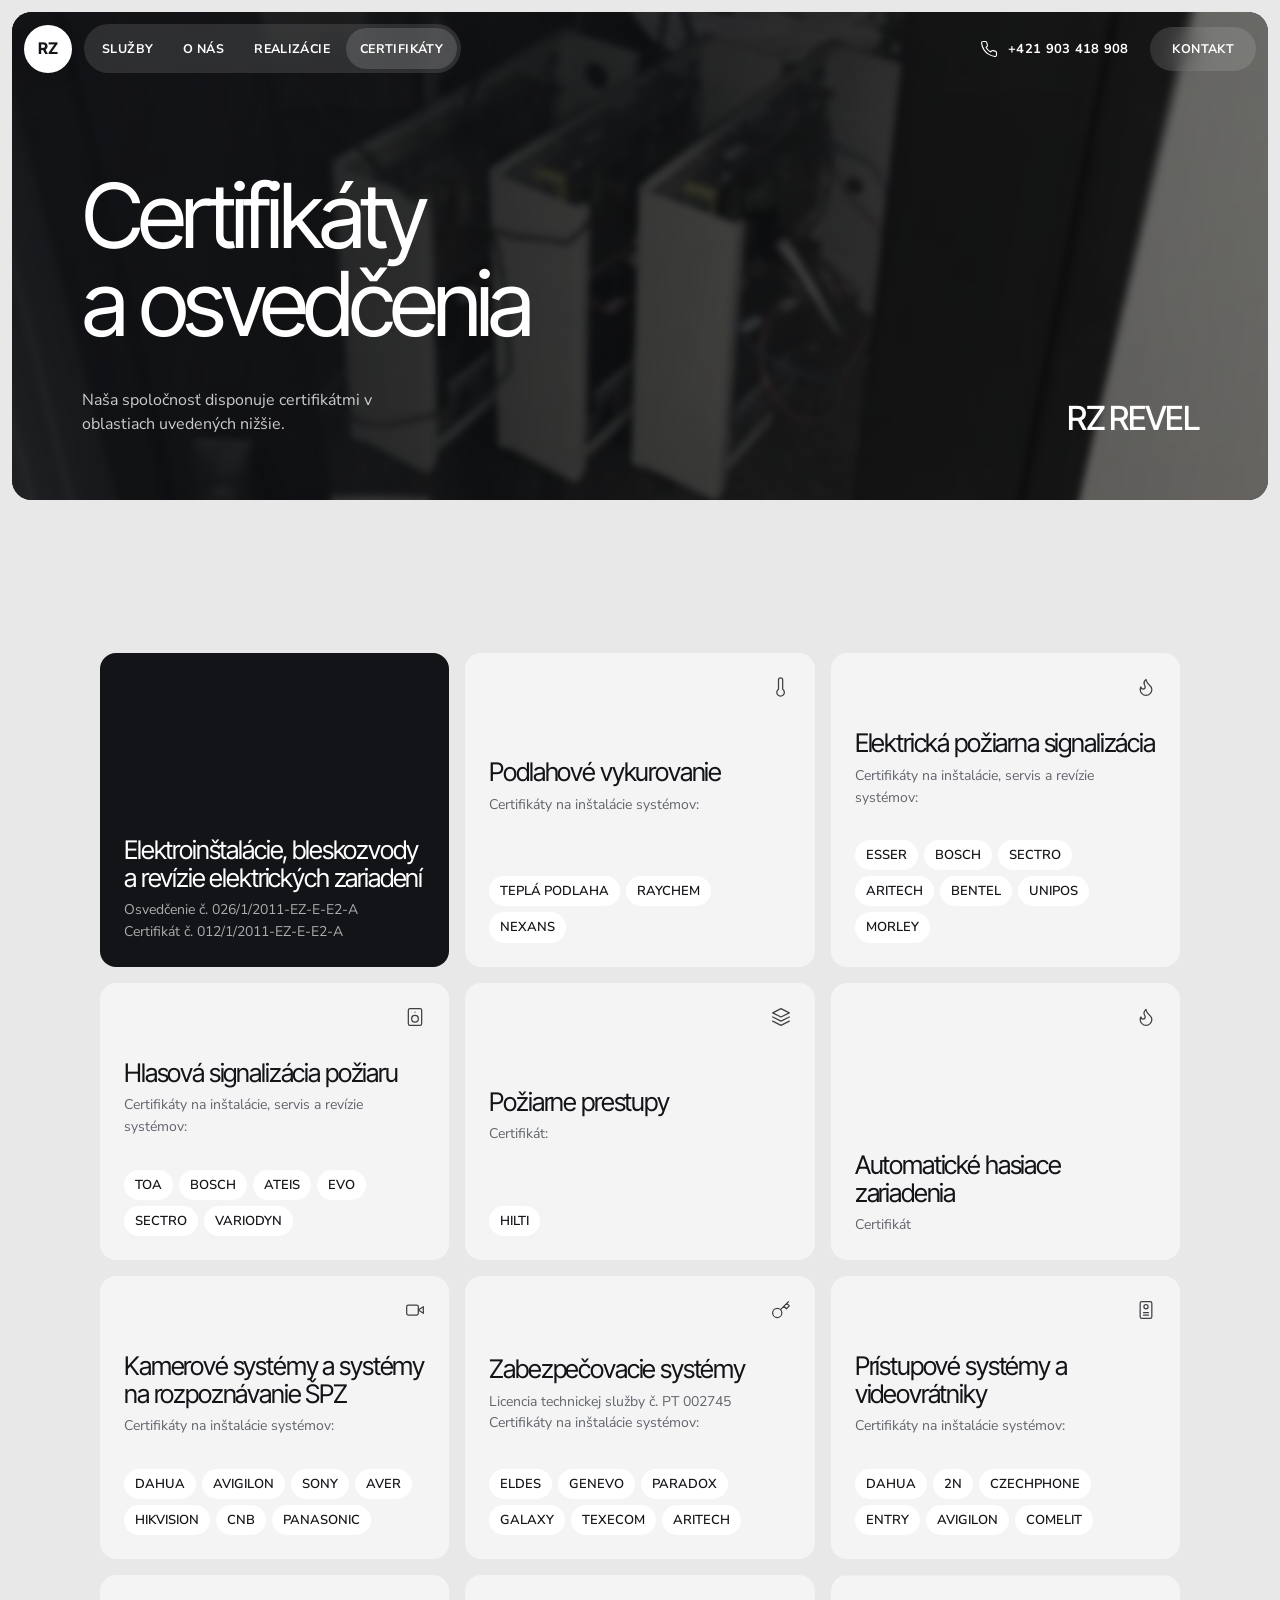
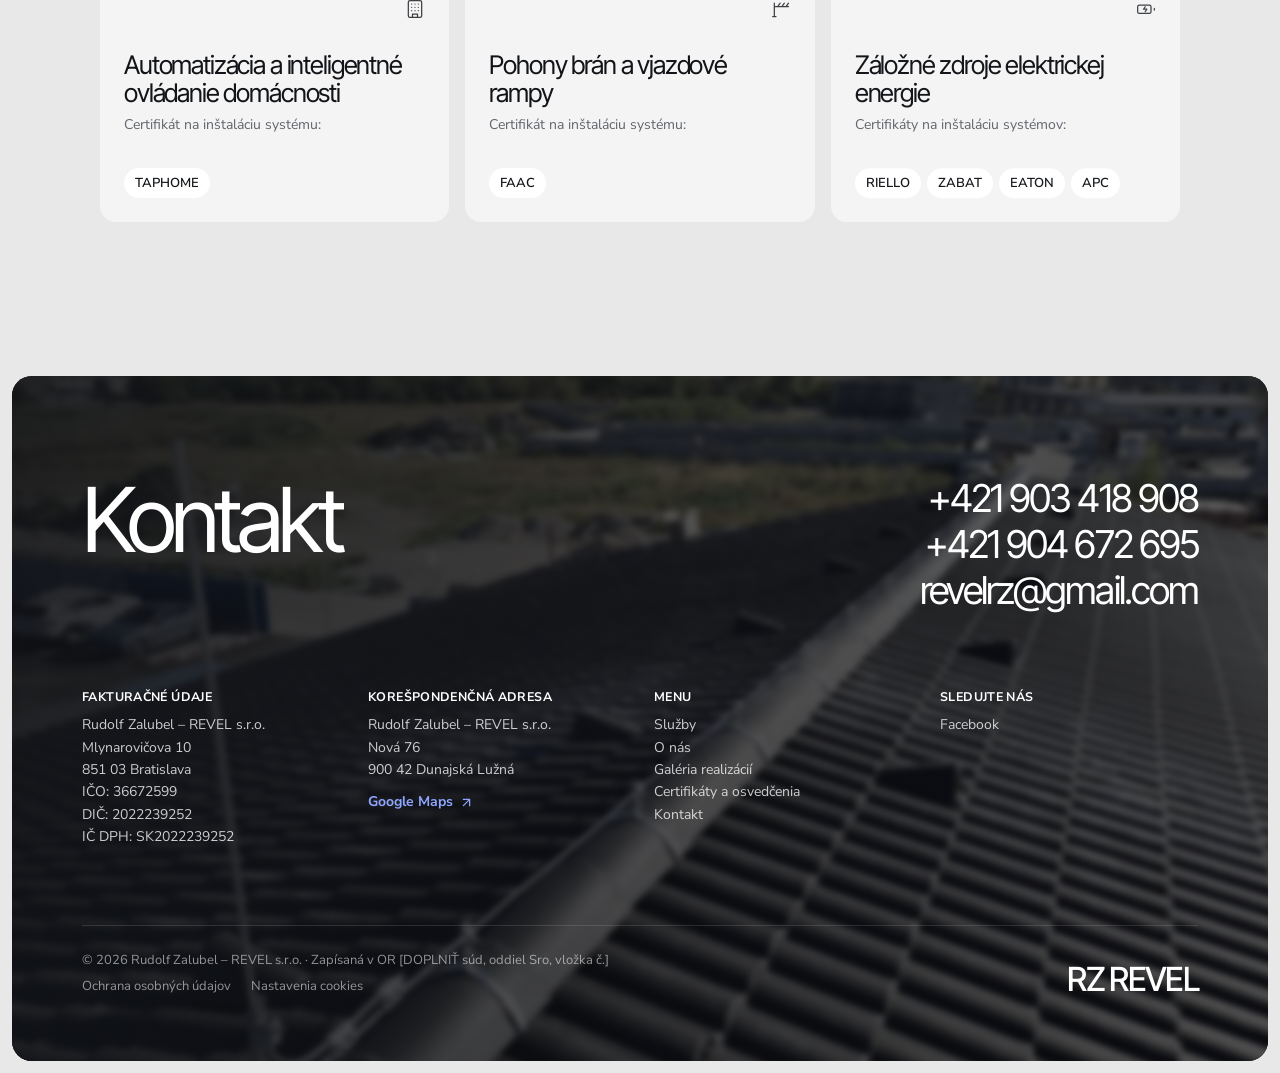
==== certifikaty.html @ ecfad1ac "Prvý draft webu RZ REVEL (v3)" ====
<!doctype html>
<html lang="sk">
<head>
  <meta charset="utf-8">
  <meta name="viewport" content="width=device-width, initial-scale=1">
  <title>Certifikáty a osvedčenia – RZ REVEL</title>
  <meta name="description" content="Certifikáty a osvedčenia spoločnosti Rudolf Zalubel – REVEL s.r.o. na elektroinštalácie, bleskozvody, revízie a inštaláciu systémov.">
  <link rel="icon" href="img/favicon.svg" type="image/svg+xml">
  <link rel="preload" href="fonts/inter-tight-latin.woff2" as="font" type="font/woff2" crossorigin>
  <link rel="stylesheet" href="css/style.css">
</head>
<body>

<!-- Ikony (SVG sprite) – vo WP pôjde do header.php -->
<svg width="0" height="0" style="position:absolute" aria-hidden="true">
  <symbol id="i-arrow" viewBox="0 0 24 24"><path d="M7 17 17 7M7 7h10v10"/></symbol>
  <symbol id="i-phone" viewBox="0 0 24 24"><path d="M22 16.92v3a2 2 0 0 1-2.18 2 19.79 19.79 0 0 1-8.63-3.07 19.5 19.5 0 0 1-6-6 19.79 19.79 0 0 1-3.07-8.67A2 2 0 0 1 4.11 2h3a2 2 0 0 1 2 1.72c.13.96.36 1.9.7 2.81a2 2 0 0 1-.45 2.11L8.09 9.91a16 16 0 0 0 6 6l1.27-1.27a2 2 0 0 1 2.11-.45c.91.34 1.85.57 2.81.7A2 2 0 0 1 22 16.92z"/></symbol>
  <symbol id="i-close" viewBox="0 0 24 24"><path d="M18 6 6 18M6 6l12 12"/></symbol>
  <symbol id="i-calendar" viewBox="0 0 24 24"><rect x="3" y="4" width="18" height="18" rx="2"/><path d="M16 2v4M8 2v4M3 10h18"/></symbol>
  <symbol id="i-building" viewBox="0 0 24 24"><rect x="4" y="2" width="16" height="20" rx="2"/><path d="M9 22v-4h6v4M8 6h.01M12 6h.01M16 6h.01M8 10h.01M12 10h.01M16 10h.01M8 14h.01M12 14h.01M16 14h.01"/></symbol>
  <symbol id="i-layers" viewBox="0 0 24 24"><path d="m12 2 10 5-10 5L2 7l10-5z"/><path d="m2 17 10 5 10-5M2 12l10 5 10-5"/></symbol>
  <symbol id="i-award" viewBox="0 0 24 24"><circle cx="12" cy="8" r="6"/><path d="M15.48 12.89 17 22l-5-3-5 3 1.52-9.11"/></symbol>
  <symbol id="i-zap" viewBox="0 0 24 24"><path d="M13 2 3 14h9l-1 8 10-12h-9l1-8z"/></symbol>
  <symbol id="i-thermo" viewBox="0 0 24 24"><path d="M14 14.76V3.5a2.5 2.5 0 0 0-5 0v11.26a4.5 4.5 0 1 0 5 0z"/></symbol>
  <symbol id="i-flame" viewBox="0 0 24 24"><path d="M8.5 14.5A2.5 2.5 0 0 0 11 12c0-1.38-.5-2-1-3-1.07-2.14-.22-4.05 2-6 .5 2.5 2 4.9 4 6.5 2 1.6 3 3.5 3 5.5a7 7 0 1 1-14 0c0-1.15.43-2.29 1-3a2.5 2.5 0 0 0 2.5 2.5z"/></symbol>
  <symbol id="i-video" viewBox="0 0 24 24"><rect x="2" y="6" width="14" height="12" rx="2"/><path d="m22 8-6 4 6 4V8z"/></symbol>
  <symbol id="i-speaker" viewBox="0 0 24 24"><rect x="4" y="2" width="16" height="20" rx="2"/><circle cx="12" cy="14" r="4"/><path d="M12 6h.01"/></symbol>
  <symbol id="i-storm" viewBox="0 0 24 24"><path d="M6 16.33A7 7 0 1 1 15.71 8h1.79a4.5 4.5 0 0 1 .5 8.97"/><path d="m13 12-3 5h4l-3 5"/></symbol>
  <symbol id="i-battery" viewBox="0 0 24 24"><rect x="2" y="7" width="16" height="10" rx="2"/><path d="M22 11v2M11 9l-2 3h4l-2 3"/></symbol>
  <symbol id="i-bulb" viewBox="0 0 24 24"><path d="M15 14c.2-1 .7-1.7 1.5-2.5 1-.9 1.5-2.2 1.5-3.5A6 6 0 0 0 6 8c0 1 .2 2.2 1.5 3.5.7.7 1.3 1.5 1.5 2.5M9 18h6M10 22h4"/></symbol>
  <symbol id="i-intercom" viewBox="0 0 24 24"><rect x="5" y="2" width="14" height="20" rx="2"/><circle cx="12" cy="8" r="2.5"/><path d="M9 15h6M9 18h6"/></symbol>
  <symbol id="i-key" viewBox="0 0 24 24"><circle cx="7.5" cy="15.5" r="5.5"/><path d="m21 2-9.6 9.6M15.5 7.5l3 3L22 7l-3-3"/></symbol>
  <symbol id="i-users" viewBox="0 0 24 24"><path d="M16 21v-2a4 4 0 0 0-4-4H6a4 4 0 0 0-4 4v2"/><circle cx="9" cy="7" r="4"/><path d="M22 21v-2a4 4 0 0 0-3-3.87M16 3.13a4 4 0 0 1 0 7.75"/></symbol>
  <symbol id="i-gate" viewBox="0 0 24 24"><path d="M4 21V5M4 9h17M8 9l3-4M13 9l3-4M18 9l3-4M2 21h4"/></symbol>
</svg>

<a class="skip-link" href="#obsah">Preskočiť na obsah</a>

<!-- ================= HLAVIČKA ================= -->
<header class="header">
  <a class="logo" href="index.html" aria-label="RZ REVEL – úvod">RZ</a>
  <nav class="nav" aria-label="Hlavná navigácia">
    <ul>
      <li><a href="index.html#sluzby">Služby</a></li>
      <li><a href="index.html#o-nas">O nás</a></li>
      <li><a href="realizacie.html">Realizácie</a></li>
      <li><a href="certifikaty.html" aria-current="page">Certifikáty</a></li>
    </ul>
  </nav>
  <div class="header-right">
    <a class="header-phone" href="tel:+421903418908" aria-label="Zavolať +421 903 418 908"><svg class="icon"><use href="#i-phone"/></svg><span>+421 903 418 908</span></a>
    <a class="pill pill--glass" href="kontakt.html">Kontakt</a>
    <button class="icon-btn menu-toggle" type="button" aria-expanded="false" aria-controls="mobile-menu" aria-label="Otvoriť menu"><span></span></button>
  </div>
</header>

<div class="mobile-menu" id="mobile-menu">
  <nav aria-label="Mobilná navigácia">
    <a class="mobile-link" href="index.html#sluzby">Služby</a>
    <a class="mobile-link" href="index.html#o-nas">O nás</a>
    <a class="mobile-link" href="realizacie.html">Realizácie</a>
    <a class="mobile-link" href="certifikaty.html">Certifikáty</a>
    <a class="mobile-link" href="kontakt.html">Kontakt</a>
  </nav>
  <div class="mobile-menu-contact">
    <a href="tel:+421903418908">+421 903 418 908</a>
    <a href="tel:+421904672695">+421 904 672 695</a>
    <a href="mailto:revelrz@gmail.com">revelrz@gmail.com</a>
  </div>
</div>

<main id="obsah">
  <div class="inset">
    <section class="dark-card page-hero" data-dark-top>
      <div class="bg"><img src="img/realizacie/senec-3.jpg" alt=""></div>
      <div class="hero-inner">
        <h1>
          <span class="line"><span>Certifikáty</span></span>
          <span class="line"><span>a osvedčenia</span></span>
        </h1>
        <div class="hero-bottom">
          <p class="hero-text" data-intro>Naša spoločnosť disponuje certifikátmi v oblastiach uvedených nižšie.</p>
          <span class="wordmark-sm" data-intro>RZ REVEL</span>
        </div>
      </div>
    </section>
  </div>

  <section class="section section--flush">
    <div class="wrap">
      <div class="cert-grid" data-reveal-group>
        <div class="card cert cert--feature">
          <div class="card-top"><span></span><svg class="icon"><use href="#i-zap"/></svg></div>
          <div>
            <h3>Elektroinštalácie, bleskozvody a revízie elektrických zariadení</h3>
            <p class="cert-note">Osvedčenie č. 026/1/2011-EZ-E-E2-A<br>Certifikát č. 012/1/2011-EZ-E-E2-A</p>
          </div>
        </div>
        <div class="card cert">
          <div class="card-top"><span></span><svg class="icon"><use href="#i-thermo"/></svg></div>
          <div>
            <h3>Podlahové vykurovanie</h3>
            <p class="cert-note">Certifikáty na inštalácie systémov:</p>
          </div>
          <div class="brands"><span class="chip">TEPLÁ PODLAHA</span><span class="chip">RAYCHEM</span><span class="chip">NEXANS</span></div>
        </div>
        <div class="card cert">
          <div class="card-top"><span></span><svg class="icon"><use href="#i-flame"/></svg></div>
          <div>
            <h3>Elektrická požiarna signalizácia</h3>
            <p class="cert-note">Certifikáty na inštalácie, servis a revízie systémov:</p>
          </div>
          <div class="brands"><span class="chip">ESSER</span><span class="chip">BOSCH</span><span class="chip">SECTRO</span><span class="chip">ARITECH</span><span class="chip">BENTEL</span><span class="chip">UNIPOS</span><span class="chip">MORLEY</span></div>
        </div>
        <div class="card cert">
          <div class="card-top"><span></span><svg class="icon"><use href="#i-speaker"/></svg></div>
          <div>
            <h3>Hlasová signalizácia požiaru</h3>
            <p class="cert-note">Certifikáty na inštalácie, servis a revízie systémov:</p>
          </div>
          <div class="brands"><span class="chip">TOA</span><span class="chip">BOSCH</span><span class="chip">ATEIS</span><span class="chip">EVO</span><span class="chip">SECTRO</span><span class="chip">VARIODYN</span></div>
        </div>
        <div class="card cert">
          <div class="card-top"><span></span><svg class="icon"><use href="#i-layers"/></svg></div>
          <div>
            <h3>Požiarne prestupy</h3>
            <p class="cert-note">Certifikát:</p>
          </div>
          <div class="brands"><span class="chip">HILTI</span></div>
        </div>
        <div class="card cert">
          <div class="card-top"><span></span><svg class="icon"><use href="#i-flame"/></svg></div>
          <div>
            <h3>Automatické hasiace zariadenia</h3>
            <p class="cert-note">Certifikát</p>
          </div>
        </div>
        <div class="card cert">
          <div class="card-top"><span></span><svg class="icon"><use href="#i-video"/></svg></div>
          <div>
            <h3>Kamerové systémy a systémy na rozpoznávanie ŠPZ</h3>
            <p class="cert-note">Certifikáty na inštalácie systémov:</p>
          </div>
          <div class="brands"><span class="chip">DAHUA</span><span class="chip">AVIGILON</span><span class="chip">SONY</span><span class="chip">AVER</span><span class="chip">HIKVISION</span><span class="chip">CNB</span><span class="chip">PANASONIC</span></div>
        </div>
        <div class="card cert">
          <div class="card-top"><span></span><svg class="icon"><use href="#i-key"/></svg></div>
          <div>
            <h3>Zabezpečovacie systémy</h3>
            <p class="cert-note">Licencia technickej služby č. PT 002745<br>Certifikáty na inštalácie systémov:</p>
          </div>
          <div class="brands"><span class="chip">ELDES</span><span class="chip">GENEVO</span><span class="chip">PARADOX</span><span class="chip">GALAXY</span><span class="chip">TEXECOM</span><span class="chip">ARITECH</span></div>
        </div>
        <div class="card cert">
          <div class="card-top"><span></span><svg class="icon"><use href="#i-intercom"/></svg></div>
          <div>
            <h3>Prístupové systémy a videovrátniky</h3>
            <p class="cert-note">Certifikáty na inštalácie systémov:</p>
          </div>
          <div class="brands"><span class="chip">DAHUA</span><span class="chip">2N</span><span class="chip">CZECHPHONE</span><span class="chip">ENTRY</span><span class="chip">AVIGILON</span><span class="chip">COMELIT</span></div>
        </div>
        <div class="card cert">
          <div class="card-top"><span></span><svg class="icon"><use href="#i-building"/></svg></div>
          <div>
            <h3>Automatizácia a inteligentné ovládanie domácnosti</h3>
            <p class="cert-note">Certifikát na inštaláciu systému:</p>
          </div>
          <div class="brands"><span class="chip">TAPHOME</span></div>
        </div>
        <div class="card cert">
          <div class="card-top"><span></span><svg class="icon"><use href="#i-gate"/></svg></div>
          <div>
            <h3>Pohony brán a vjazdové rampy</h3>
            <p class="cert-note">Certifikát na inštaláciu systému:</p>
          </div>
          <div class="brands"><span class="chip">FAAC</span></div>
        </div>
        <div class="card cert">
          <div class="card-top"><span></span><svg class="icon"><use href="#i-battery"/></svg></div>
          <div>
            <h3>Záložné zdroje elektrickej energie</h3>
            <p class="cert-note">Certifikáty na inštaláciu systémov:</p>
          </div>
          <div class="brands"><span class="chip">RIELLO</span><span class="chip">ZABAT</span><span class="chip">EATON</span><span class="chip">APC</span></div>
        </div>
      </div>
    </div>
  </section>

</main>

<!-- ================= PÄTIČKA ================= -->
<div class="footer-wrap">
  <footer class="dark-card footer">
    <div class="bg"><img src="img/realizacie/rovinka-2.jpg" alt="" loading="lazy"></div>
    <div class="hero-inner">
      <div class="footer-top">
        <h2 class="h2">Kontakt</h2>
        <div class="footer-contacts">
          <a href="tel:+421903418908">+421 903 418 908</a>
          <a href="tel:+421904672695">+421 904 672 695</a>
          <a href="mailto:revelrz@gmail.com">revelrz@gmail.com</a>
        </div>
      </div>
      <div class="footer-cols">
        <div>
          <h3>Fakturačné údaje</h3>
          <address>Rudolf Zalubel – REVEL s.r.o.<br>Mlynarovičova 10<br>851 03 Bratislava<br>IČO: 36672599<br>DIČ: 2022239252<br>IČ DPH: SK2022239252</address>
        </div>
        <div>
          <h3>Korešpondenčná adresa</h3>
          <address>Rudolf Zalubel – REVEL s.r.o.<br>Nová 76<br>900 42 Dunajská Lužná</address>
          <a class="text-link" href="https://goo.gl/maps/A7nd3nvtccNRuYF98" target="_blank" rel="noopener">Google Maps<svg class="icon"><use href="#i-arrow"/></svg></a>
        </div>
        <div>
          <h3>Menu</h3>
          <ul>
            <li><a href="index.html#sluzby">Služby</a></li>
            <li><a href="index.html#o-nas">O nás</a></li>
            <li><a href="realizacie.html">Galéria realizácií</a></li>
            <li><a href="certifikaty.html">Certifikáty a osvedčenia</a></li>
            <li><a href="kontakt.html">Kontakt</a></li>
          </ul>
        </div>
        <div>
          <h3>Sledujte nás</h3>
          <a href="https://www.facebook.com/RZREVEL/" target="_blank" rel="noopener">Facebook</a>
        </div>
      </div>
      <div class="footer-bottom">
        <div>
          <span>© <span data-year>2026</span> Rudolf Zalubel – REVEL s.r.o. · Zapísaná v OR [DOPLNIŤ súd, oddiel Sro, vložka č.]</span>
          <nav aria-label="Právne informácie">
            <a href="ochrana-osobnych-udajov.html">Ochrana osobných údajov</a>
            <button type="button" data-cookie-settings>Nastavenia cookies</button>
          </nav>
        </div>
        <span class="wordmark-sm">RZ REVEL</span>
      </div>
    </div>
  </footer>
</div>

<script src="js/gsap.min.js" defer></script>
<script src="js/ScrollTrigger.min.js" defer></script>
<script src="js/main.js" defer></script>
</body>
</html>
---- css/style.css ----
/* ==========================================================================
   RZ REVEL – v3 (štýl podľa referencie MPSystem)
   Pravidlá:
   - svetlosivé pozadie, karty o odtieň svetlejšie, zaoblenie 14–18px
   - tmavé "hero" karty s fotkou a tmavým prekrytím (úvod, podstránky, pätička)
   - nadpisy: Inter Tight 400, veľmi tesné, veta (nie verzálky)
   - nad nadpisom NIKDY malý štítok
   - malé verzálky len v kartách (štatistiky) a v navigácii
   - jeden akcent: modrá
   ========================================================================== */

@font-face {
  font-family: "Inter Tight"; font-style: normal; font-display: swap; font-weight: 100 900;
  src: url("../fonts/inter-tight-latin-ext.woff2") format("woff2-variations");
  unicode-range: U+0100-02BA, U+02BD-02C5, U+02C7-02CC, U+02CE-02D7, U+02DD-02FF, U+0304, U+0308, U+0329, U+1D00-1DBF, U+1E00-1E9F, U+1EF2-1EFF, U+2020, U+20A0-20AB, U+20AD-20C0, U+2113, U+2C60-2C7F, U+A720-A7FF;
}
@font-face {
  font-family: "Inter Tight"; font-style: normal; font-display: swap; font-weight: 100 900;
  src: url("../fonts/inter-tight-latin.woff2") format("woff2-variations");
  unicode-range: U+0000-00FF, U+0131, U+0152-0153, U+02BB-02BC, U+02C6, U+02DA, U+02DC, U+0304, U+0308, U+0329, U+2000-206F, U+20AC, U+2122, U+2191, U+2193, U+2212, U+2215, U+FEFF, U+FFFD;
}
@font-face {
  font-family: "Nunito Sans"; font-style: normal; font-display: swap; font-weight: 200 1000;
  src: url("../fonts/nunito-sans-latin-ext.woff2") format("woff2-variations");
  unicode-range: U+0100-02BA, U+02BD-02C5, U+02C7-02CC, U+02CE-02D7, U+02DD-02FF, U+0304, U+0308, U+0329, U+1D00-1DBF, U+1E00-1E9F, U+1EF2-1EFF, U+2020, U+20A0-20AB, U+20AD-20C0, U+2113, U+2C60-2C7F, U+A720-A7FF;
}
@font-face {
  font-family: "Nunito Sans"; font-style: normal; font-display: swap; font-weight: 200 1000;
  src: url("../fonts/nunito-sans-latin.woff2") format("woff2-variations");
  unicode-range: U+0000-00FF, U+0131, U+0152-0153, U+02BB-02BC, U+02C6, U+02DA, U+02DC, U+0304, U+0308, U+0329, U+2000-206F, U+20AC, U+2122, U+2191, U+2193, U+2212, U+2215, U+FEFF, U+FFFD;
}

:root {
  --bg: #e8e8e9;
  --card: #f4f4f5;
  --card-glass: rgba(244, 244, 245, 0.72);
  --ink: #121418;
  --muted: #61656c;
  --line: rgba(18, 20, 24, 0.1);
  --dark: #111317;
  --on-dark: rgba(255, 255, 255, 0.78);
  --glass: rgba(255, 255, 255, 0.12);
  --glass-strong: rgba(18, 20, 24, 0.86);
  --blue: #2350ff;
  --blue-dark: #183ccc;

  --r-sm: 12px;
  --r: 16px;
  --r-lg: 20px;
  --inset: 12px;
  --wrap: 1080px;
  --gutter: 16px;
  --section: clamp(96px, 12vw, 160px);

  --display: "Inter Tight", system-ui, sans-serif;
  --body: "Nunito Sans", system-ui, -apple-system, "Segoe UI", Roboto, sans-serif;
}

*, *::before, *::after { box-sizing: border-box; }
html { -webkit-text-size-adjust: 100%; scroll-behavior: smooth; scroll-padding-top: 100px; }
body { overflow-x: clip; margin: 0; font-family: var(--body); font-size: 16px; line-height: 1.55; color: var(--ink); background: var(--bg); -webkit-font-smoothing: antialiased; }
img { max-width: 100%; display: block; }
a { color: inherit; text-decoration: none; }
button, input, textarea, select { font: inherit; color: inherit; }
h1, h2, h3 { margin: 0; font-family: var(--display); font-weight: 400; letter-spacing: -0.055em; line-height: 0.98; }
p { margin: 0; }
ul, ol { margin: 0; padding: 0; list-style: none; }
address { font-style: normal; }
:focus-visible { outline: 2px solid var(--blue); outline-offset: 3px; border-radius: 6px; }
.skip-link { position: absolute; left: 16px; top: -60px; z-index: 100; background: #fff; padding: 10px 16px; border-radius: 999px; }
.skip-link:focus { top: 16px; }
.icon { width: 20px; height: 20px; flex: none; stroke: currentColor; fill: none; stroke-width: 1.5; stroke-linecap: round; stroke-linejoin: round; }

.wrap { width: 100%; max-width: calc(var(--wrap) + var(--gutter) * 2); margin: 0 auto; padding: 0 var(--gutter); }
.section { padding-top: var(--section); }
.h2 { font-size: clamp(44px, 6.2vw, 84px); }
.h3 { font-size: clamp(28px, 3vw, 40px); }
.muted { color: var(--muted); }
.caps { font-size: 12.5px; font-weight: 600; letter-spacing: 0.02em; text-transform: uppercase; }

/* Nadpis sekcie + text vpravo */
.head { display: grid; gap: 24px 64px; margin-bottom: clamp(32px, 4vw, 48px); align-items: end; }
.head p { color: var(--muted); max-width: 40ch; font-size: 17px; }
@media (min-width: 900px) { .head { grid-template-columns: 1.4fr 1fr; } .head p { justify-self: end; } }

/* Riadky nadpisov pre animáciu (maska) */
.line { display: block; overflow: hidden; padding-bottom: 0.08em; margin-bottom: -0.08em; }
.line > span { display: block; }

/* Tlačidlá – pilulky */
.pill {
  display: inline-flex; align-items: center; gap: 10px; height: 44px; padding: 0 22px;
  border-radius: 999px; font-size: 12.5px; font-weight: 700; letter-spacing: 0.03em; text-transform: uppercase;
  white-space: nowrap; cursor: pointer; border: 0; transition: background .25s, color .25s;
}
.pill .icon { width: 16px; height: 16px; stroke-width: 2; transition: transform .25s; }
.pill:hover .icon { transform: translate(2px, -2px); }
.pill--glass { background: var(--glass); color: #fff; backdrop-filter: blur(14px); -webkit-backdrop-filter: blur(14px); }
.pill--glass:hover { background: rgba(255, 255, 255, 0.22); }
.pill--dark { background: var(--ink); color: #fff; }
.pill--dark:hover { background: var(--blue); }
.pill--blue { background: var(--blue); color: #fff; }
.pill--blue:hover { background: var(--blue-dark); }
.pill--light { background: #fff; color: var(--ink); }
.pill--light:hover { background: var(--card); }

/* Karta */
.card { background: var(--card); border-radius: var(--r); padding: 24px; }
.card-top { display: flex; justify-content: space-between; align-items: flex-start; gap: 12px; color: var(--ink); }
.card-top .icon { color: var(--ink); opacity: .8; }

/* ==========================================================================
   Hlavička (pevná, nad tmavými kartami)
   ========================================================================== */
.header {
  position: fixed; z-index: 50; top: calc(var(--inset) + 12px); left: calc(var(--inset) + 12px); right: calc(var(--inset) + 12px);
  display: flex; align-items: center; gap: 12px; pointer-events: none;
}
.header > * { pointer-events: auto; }
.logo {
  width: 48px; height: 48px; border-radius: 50%; background: #fff; color: var(--ink);
  display: grid; place-items: center; font-family: var(--display); font-weight: 700; font-size: 16px; letter-spacing: -0.03em;
  box-shadow: 0 4px 16px rgba(0, 0, 0, .12); flex: none;
}
.nav { display: none; }
.nav ul { display: flex; gap: 2px; padding: 4px; border-radius: 999px; background: var(--glass); backdrop-filter: blur(14px); -webkit-backdrop-filter: blur(14px); transition: background .3s; }
.nav a { display: block; padding: 11px 14px; border-radius: 999px; color: #fff; font-size: 12.5px; font-weight: 700; letter-spacing: 0.03em; text-transform: uppercase; transition: background .2s; }
.nav a:hover, .nav a[aria-current="page"] { background: rgba(255, 255, 255, 0.14); }
.header-right { margin-left: auto; display: flex; align-items: center; gap: 8px; }
.header-phone {
  display: inline-flex; align-items: center; gap: 10px; height: 44px; padding: 0 14px; border-radius: 999px; color: #fff;
  font-size: 13px; font-weight: 700; letter-spacing: 0.02em; white-space: nowrap; transition: background .25s;
}
.header-phone:hover { background: var(--glass); }
.header-phone .icon { width: 18px; height: 18px; }
.header.is-solid .header-phone { background: var(--glass-strong); }
@media (max-width: 559px) { .header-phone { width: 44px; padding: 0; justify-content: center; } .header-phone span { display: none; } }
.icon-btn {
  width: 44px; height: 44px; border-radius: 50%; display: grid; place-items: center; color: #fff;
  background: transparent; border: 0; cursor: pointer; transition: background .25s;
}
.icon-btn:hover { background: var(--glass); }
.header .pill--glass { display: none; }
.menu-toggle { background: var(--glass); backdrop-filter: blur(14px); -webkit-backdrop-filter: blur(14px); }
.menu-toggle span, .menu-toggle span::before, .menu-toggle span::after { display: block; width: 18px; height: 2px; background: #fff; border-radius: 2px; position: relative; transition: transform .25s, background .25s; }
.menu-toggle span::before, .menu-toggle span::after { content: ""; position: absolute; left: 0; }
.menu-toggle span::before { top: -6px; }
.menu-toggle span::after { top: 6px; }
.menu-open .menu-toggle span { background: transparent; }
.menu-open .menu-toggle span::before { transform: translateY(6px) rotate(45deg); }
.menu-open .menu-toggle span::after { transform: translateY(-6px) rotate(-45deg); }

/* Po odscrollovaní z tmavej karty – tmavé sklo, aby bolo menu čitateľné */
.header.is-solid .nav ul, .header.is-solid .pill--glass, .header.is-solid .menu-toggle, .header.is-solid .icon-btn { background: var(--glass-strong); }

.mobile-menu {
  position: fixed; inset: var(--inset); z-index: 45; border-radius: var(--r-lg); background: var(--dark); color: #fff;
  padding: 100px 24px 28px; display: flex; flex-direction: column; justify-content: space-between;
  opacity: 0; visibility: hidden; transition: opacity .25s, visibility .25s;
}
.menu-open .mobile-menu { opacity: 1; visibility: visible; }
.mobile-menu a.mobile-link { display: block; font-family: var(--display); font-size: 40px; letter-spacing: -0.05em; line-height: 1.1; padding: 8px 0; }
.mobile-menu-contact { display: grid; gap: 4px; color: var(--on-dark); font-size: 18px; }
body.menu-open { overflow: hidden; }

@media (min-width: 1000px) {
  .nav, .header .pill--glass { display: block; }
  .header .pill--glass { display: inline-flex; }
  .menu-toggle, .mobile-menu { display: none; }
}

/* ==========================================================================
   Tmavá karta s fotkou (hero, podstránky, pätička)
   ========================================================================== */
.inset { padding: var(--inset) var(--inset) 0; }
.dark-card { position: relative; overflow: hidden; border-radius: var(--r-lg); background: var(--dark); color: #fff; isolation: isolate; }
.dark-card .bg { position: absolute; inset: 0; z-index: -2; overflow: hidden; }
.dark-card .bg img { width: 100%; height: 100%; object-fit: cover; filter: saturate(.55) brightness(.55) blur(3px); transform: scale(1.08); }
.dark-card::after {
  content: ""; position: absolute; inset: 0; z-index: -1;
  background: linear-gradient(100deg, rgba(17, 19, 23, .82) 0%, rgba(17, 19, 23, .45) 55%, rgba(17, 19, 23, .25) 100%);
}

.hero { min-height: min(calc(100svh - var(--inset)), 780px); display: flex; flex-direction: column; justify-content: flex-end; }
/* Úvod – svetlejšia fotka, prekrytie do tmavomodrej */
.hero .bg img { filter: saturate(.75) brightness(.78) blur(3px); }
.hero::after { background: linear-gradient(100deg, rgba(10, 24, 64, .74) 0%, rgba(14, 36, 96, .4) 55%, rgba(20, 50, 130, .18) 100%); }
.hero-inner { display: grid; gap: 40px; padding: 140px clamp(20px, 6vw, 70px) clamp(36px, 5vw, 64px); }
.hero h1 { font-size: clamp(44px, 6.6vw, 92px); letter-spacing: -0.06em; line-height: 0.96; max-width: 11.5em; }
.hero-bottom { display: flex; flex-wrap: wrap; align-items: flex-end; justify-content: space-between; gap: 24px; }
.hero-text { color: var(--on-dark); max-width: 36ch; font-size: 16px; line-height: 1.5; }
.hero-lead { display: grid; gap: 28px; }
.hero-actions { display: flex; flex-wrap: wrap; gap: 10px; }
@media (max-width: 559px) { .hero-lead { width: 100%; } .hero-actions .pill { flex: 1 1 auto; justify-content: center; } }
.wordmark-sm { font-family: var(--display); font-size: clamp(28px, 2.6vw, 36px); font-weight: 500; letter-spacing: -0.05em; line-height: 1; }

.page-hero { min-height: 440px; display: flex; flex-direction: column; justify-content: flex-end; }
.page-hero .hero-inner { padding-top: 160px; }
.page-hero h1 { font-size: clamp(44px, 7vw, 96px); }
/* Karty hneď pod hero podstránky – na mobile bez veľkej medzery */
@media (max-width: 559px) { .section--flush { padding-top: var(--inset); } }

/* ==========================================================================
   Dôvera – štatistiky + mapa + zoznam
   ========================================================================== */
.reach { position: relative; }
.reach .h2 { margin-bottom: clamp(32px, 4vw, 40px); }
.stats { position: relative; z-index: 2; display: grid; gap: 12px; grid-template-columns: repeat(2, 1fr); }
@media (min-width: 900px) { .stats { grid-template-columns: repeat(4, 1fr); gap: 24px; } }
.stat { display: flex; flex-direction: column; justify-content: space-between; gap: 28px; min-height: 168px; padding: 22px 24px 18px; }
.stat .caps { color: var(--ink); opacity: .75; }
.stat-value { font-family: var(--display); font-size: clamp(54px, 7vw, 92px); letter-spacing: -0.065em; line-height: .9; }
.stat-value sup { color: var(--blue); font-size: .42em; vertical-align: top; position: relative; top: -.1em; margin-left: .06em; letter-spacing: 0; }

.map { position: relative; z-index: 1; width: min(100vw, 1440px); margin-left: calc(50% - min(50vw, 720px)); margin-top: clamp(-120px, -7vw, -24px); }
.map-svg { display: block; width: 100%; height: auto; -webkit-mask-image: linear-gradient(to bottom, transparent 0%, #000 30%, #000 62%, transparent 100%); mask-image: linear-gradient(to bottom, transparent 0%, #000 30%, #000 62%, transparent 100%); }
.map-sphere { fill: #dadadc; }
.map-land { fill: #c3c3c6; }
.map-hl { fill: var(--blue); }
.map-borders { fill: none; stroke: var(--bg); stroke-width: .9; }
.map-pin circle { fill: #fff; opacity: .45; }
.map-pin .map-pin-dot { opacity: 1; filter: drop-shadow(0 2px 4px rgba(0,0,0,.25)); }
.map-legend { position: absolute; right: max(var(--gutter), calc(min(50vw, 720px) - var(--wrap) / 2)); bottom: 27%; display: flex; gap: 16px; font-size: 12px; font-weight: 600; }
.map-legend span { display: inline-flex; align-items: center; gap: 6px; }
.map-legend i { width: 11px; height: 11px; border-radius: 50%; display: inline-block; }
.map-legend .dot-blue { background: var(--blue); }
.map-legend .dot-ring { border: 1.5px solid var(--ink); background: #fff; }

.reach-list {
  position: relative; z-index: 2; margin-top: clamp(-190px, -13vw, -40px); padding: clamp(24px, 3vw, 36px);
  background: var(--card-glass); backdrop-filter: blur(18px); -webkit-backdrop-filter: blur(18px);
}
.reach-list .h3 { margin-bottom: 24px; }
.columns { display: grid; gap: 10px 24px; grid-template-columns: repeat(2, 1fr); font-size: 17px; }
@media (min-width: 900px) { .columns { grid-template-columns: repeat(4, 1fr); } }
.columns li { line-height: 1.35; }
.columns .more { color: var(--muted); }
@media (max-width: 699px) { .map { margin-top: 0; } .reach-list { margin-top: -10%; } .map-legend { bottom: 18%; } }

/* ==========================================================================
   O nás
   ========================================================================== */
.about { display: grid; gap: 32px 64px; }
.about-text { display: grid; gap: 18px; font-size: clamp(19px, 1.8vw, 23px); line-height: 1.45; color: var(--ink); }
.about-text p:last-child { color: var(--muted); font-size: 17px; }
@media (min-width: 900px) { .about { grid-template-columns: 1fr 1.25fr; } }

/* ==========================================================================
   Služby
   ========================================================================== */
.services { display: grid; gap: 12px; grid-template-columns: 1fr; }
@media (min-width: 640px) { .services { grid-template-columns: repeat(2, 1fr); } }
@media (min-width: 1000px) { .services { grid-template-columns: repeat(3, 1fr); gap: 16px; } }
.service { display: flex; flex-direction: column; justify-content: space-between; gap: 40px; min-height: 220px; transition: background .3s, color .3s; }
.service .card-top { justify-content: flex-end; }
.service .icon { width: 26px; height: 26px; opacity: 1; transition: color .3s; }
.service h3 { font-size: clamp(24px, 2.2vw, 30px); letter-spacing: -0.045em; line-height: 1.05; }
.service p { margin-top: 10px; color: var(--muted); font-size: 14px; transition: color .3s; }
.service:hover { background: var(--ink); color: #fff; }
.service:hover .icon { color: #8ea6ff; }
.service:hover p { color: rgba(255,255,255,.6); }

/* ==========================================================================
   Realizácie
   ========================================================================== */
.projects { display: grid; gap: 12px; }
@media (min-width: 760px) { .projects { grid-template-columns: repeat(2, 1fr); gap: 16px; } }
.project { padding: 10px; display: flex; flex-direction: column; }
.project-img { border-radius: var(--r-sm); overflow: hidden; aspect-ratio: 16 / 10; background: var(--bg); }
.project-img img { width: 100%; height: 100%; object-fit: cover; transition: transform .7s cubic-bezier(.2,.7,.2,1); }
.project:hover .project-img img { transform: scale(1.05); }
.project-body { flex: 1; display: flex; justify-content: space-between; align-items: stretch; gap: 24px; padding: 20px 14px 12px; }
.project-body h3 { align-self: flex-start; }
.project-body .arrow-circle { align-self: flex-end; }
.project h3 { font-size: clamp(21px, 2vw, 26px); letter-spacing: -0.04em; line-height: 1.1; }
.arrow-circle { width: 44px; height: 44px; border-radius: 50%; background: #fff; display: grid; place-items: center; flex: none; transition: background .25s, color .25s; }
.arrow-circle .icon { width: 18px; height: 18px; stroke-width: 2; }
.project:hover .arrow-circle { background: var(--blue); color: #fff; }
.center { display: flex; justify-content: center; margin-top: 32px; }

/* Detail realizácie */
.case + .case { margin-top: clamp(72px, 9vw, 120px); }
.case .head { margin-bottom: 24px; }
.case h2 { font-size: clamp(30px, 3.6vw, 48px); letter-spacing: -0.05em; line-height: 1.02; }
.case-list { display: grid; gap: 10px; color: var(--muted); }
.case-list li { padding-left: 18px; position: relative; }
.case-list li::before { content: ""; position: absolute; left: 0; top: .6em; width: 7px; height: 7px; border-radius: 50%; background: var(--blue); }
.gallery { display: grid; gap: 12px; grid-template-columns: repeat(2, 1fr); }
@media (min-width: 760px) { .gallery { grid-template-columns: repeat(3, 1fr); gap: 16px; } .gallery--2 { grid-template-columns: repeat(2, 1fr); } }
.gallery button { padding: 0; border: 0; border-radius: var(--r-sm); overflow: hidden; cursor: zoom-in; aspect-ratio: 1; background: var(--card); }
.gallery--2 button { aspect-ratio: 4 / 3; }
.gallery img { width: 100%; height: 100%; object-fit: cover; transition: transform .6s; }
.gallery button:hover img { transform: scale(1.05); }
.lightbox { border: 0; padding: 0; background: transparent; max-width: min(92vw, 900px); max-height: 90vh; }
.lightbox::backdrop { background: rgba(17, 19, 23, .88); backdrop-filter: blur(6px); }
.lightbox img { max-height: 84vh; width: auto; margin: 0 auto; border-radius: var(--r); }
.lightbox-close { position: fixed; top: 20px; right: 20px; width: 48px; height: 48px; border-radius: 50%; border: 0; background: #fff; color: var(--ink); cursor: pointer; display: grid; place-items: center; }

/* ==========================================================================
   Certifikáty
   ========================================================================== */
.cert-band .hero-inner { padding-top: clamp(56px, 7vw, 88px); gap: 48px; }
.cert-band .h2 { max-width: 9em; }
.cert-band .columns { color: var(--on-dark); font-size: 16px; }
.cert-band .head p { color: var(--on-dark); }

.cert-grid { display: grid; gap: 12px; }
@media (min-width: 640px) { .cert-grid { grid-template-columns: repeat(2, 1fr); } }
@media (min-width: 1000px) { .cert-grid { grid-template-columns: repeat(3, 1fr); gap: 16px; } }
.cert { display: flex; flex-direction: column; justify-content: space-between; gap: 32px; min-height: 230px; }
.cert h3 { font-size: clamp(22px, 2vw, 27px); letter-spacing: -0.045em; line-height: 1.08; }
.cert .brands { display: flex; flex-wrap: wrap; gap: 6px; }
.chip { display: inline-block; padding: 5px 11px; border-radius: 999px; background: #fff; font-size: 13px; font-weight: 600; }
.cert-note { margin-top: 8px; color: var(--muted); font-size: 14px; }
.cert--feature { background: var(--ink); color: #fff; }
.cert--feature .cert-note { color: rgba(255,255,255,.65); }
.cert--feature .chip { background: rgba(255,255,255,.12); color: #fff; }

/* ==========================================================================
   Novinky
   ========================================================================== */
.news { display: grid; gap: 24px 64px; align-items: start; }
@media (min-width: 900px) { .news { grid-template-columns: 1fr 1.25fr; } }
.news-card h3 { font-size: clamp(24px, 2.4vw, 32px); letter-spacing: -0.045em; line-height: 1.08; margin: 40px 0 14px; }
.news-card p { color: var(--muted); }

/* ==========================================================================
   Kontakt
   ========================================================================== */
/* Formulár vľavo, kontaktné údaje vpravo (na mobile údaje hore) */
.contact-layout { display: grid; gap: 12px; align-items: start; }
.contact-layout .contact-grid { order: -1; }
@media (min-width: 1000px) { .contact-layout { grid-template-columns: 1.15fr 1fr; gap: 16px; } .contact-layout .contact-grid { order: 0; } }
.contact-grid { display: grid; gap: 12px; }
@media (min-width: 560px) { .contact-grid { grid-template-columns: repeat(2, 1fr); } }
.contact-card { display: flex; flex-direction: column; gap: 14px; }
@media (min-width: 560px) { .contact-card { justify-content: space-between; gap: 24px; min-height: 200px; } }
.contact-card h2 { font-size: 24px; letter-spacing: -0.045em; line-height: 1.1; }
.contact-card address, .contact-card .lines { color: var(--muted); font-size: 15px; line-height: 1.6; }
.contact-card .lines a { display: block; color: var(--ink); font-family: var(--display); font-size: 20px; letter-spacing: -0.04em; line-height: 1.35; }
.contact-card .lines a:hover { color: var(--blue); }
.text-link { display: inline-flex; align-items: center; gap: 6px; margin-top: 10px; color: var(--blue); font-weight: 700; font-size: 14px; }
.text-link .icon { width: 15px; height: 15px; stroke-width: 2; }

.form { display: grid; gap: 14px; padding: clamp(20px, 3vw, 32px); }
.form-head { display: grid; gap: 12px; margin-bottom: 14px; }
.form-head p { color: var(--muted); max-width: 46ch; }
.form-row { display: grid; gap: 14px; }
@media (min-width: 600px) { .form-row { grid-template-columns: 1fr 1fr; } }
.field { display: grid; gap: 6px; }
.field label { font-size: 13px; font-weight: 700; }
.field input, .field textarea {
  width: 100%; padding: 14px 16px; border: 1px solid transparent; border-radius: var(--r-sm); background: #fff;
  font-size: 16px; transition: border-color .2s;
}
.field input:focus, .field textarea:focus { outline: none; border-color: var(--blue); }
.field textarea { min-height: 150px; resize: vertical; }
.consent { display: flex; gap: 12px; align-items: flex-start; font-size: 14px; color: var(--muted); }
.consent input { width: 18px; height: 18px; margin-top: 2px; accent-color: var(--blue); flex: none; }
.consent a { color: var(--blue); text-decoration: underline; }
.form-note { font-size: 14px; background: #fff; padding: 12px 16px; border-radius: var(--r-sm); }
.form .pill { justify-self: start; height: 50px; padding: 0 26px; }

/* Textová stránka */
.prose { max-width: 720px; }
.prose h2 { font-size: 30px; letter-spacing: -0.045em; margin: 40px 0 12px; }
.prose p { color: var(--muted); }
.placeholder { border: 1px dashed var(--blue); background: #fff; color: var(--blue-dark); border-radius: var(--r-sm); padding: 16px 20px; font-size: 15px; }

/* ==========================================================================
   Pätička (tmavá karta)
   ========================================================================== */
.footer-wrap { padding: var(--section) var(--inset) var(--inset); }
.footer .hero-inner { padding-top: clamp(56px, 8vw, 100px); gap: clamp(48px, 6vw, 80px); }
.footer-top { display: grid; gap: 32px 64px; }
.footer-top .h2 { font-size: clamp(48px, 7vw, 96px); }
.footer-contacts { display: grid; gap: 2px; align-content: end; }
.footer-contacts a { font-family: var(--display); font-size: clamp(26px, 3vw, 40px); letter-spacing: -0.05em; line-height: 1.15; transition: color .2s; }
.footer-contacts a:hover { color: #8ea6ff; }
@media (min-width: 900px) { .footer-top { grid-template-columns: 1fr 1fr; } .footer-contacts { justify-items: end; } }
.footer-cols { display: grid; gap: 28px; font-size: 14px; color: var(--on-dark); line-height: 1.6; }
.footer-cols h3 { font-family: var(--body); font-size: 12.5px; font-weight: 700; letter-spacing: 0.03em; text-transform: uppercase; color: #fff; margin-bottom: 10px; line-height: 1.2; }
.footer-cols a:hover { color: #fff; }
@media (min-width: 760px) { .footer-cols { grid-template-columns: repeat(4, 1fr); } }
.footer-bottom { display: flex; flex-wrap: wrap; justify-content: space-between; align-items: flex-end; gap: 16px 24px; padding-top: 24px; border-top: 1px solid rgba(255,255,255,.12); font-size: 13px; color: rgba(255,255,255,.55); }
.footer-bottom nav { display: flex; flex-wrap: wrap; gap: 6px 20px; }
.footer-bottom a:hover, .footer-bottom button:hover { color: #fff; }
.footer-bottom button { background: none; border: 0; padding: 0; cursor: pointer; color: inherit; font-size: inherit; }
.footer-bottom .wordmark-sm { color: #fff; }

@media (prefers-reduced-motion: reduce) {
  html { scroll-behavior: auto; }
  *, *::before, *::after { transition: none !important; }
}
.cert-band .head { margin-bottom: 0; }
.footer .text-link { color: #8ea6ff; }
.footer-bottom nav { margin-top: 6px; }
/* Na stránke Kontakt neopakovať veľký kontaktný blok v pätičke */
body:has(.contact-grid) .footer-top { display: none; }
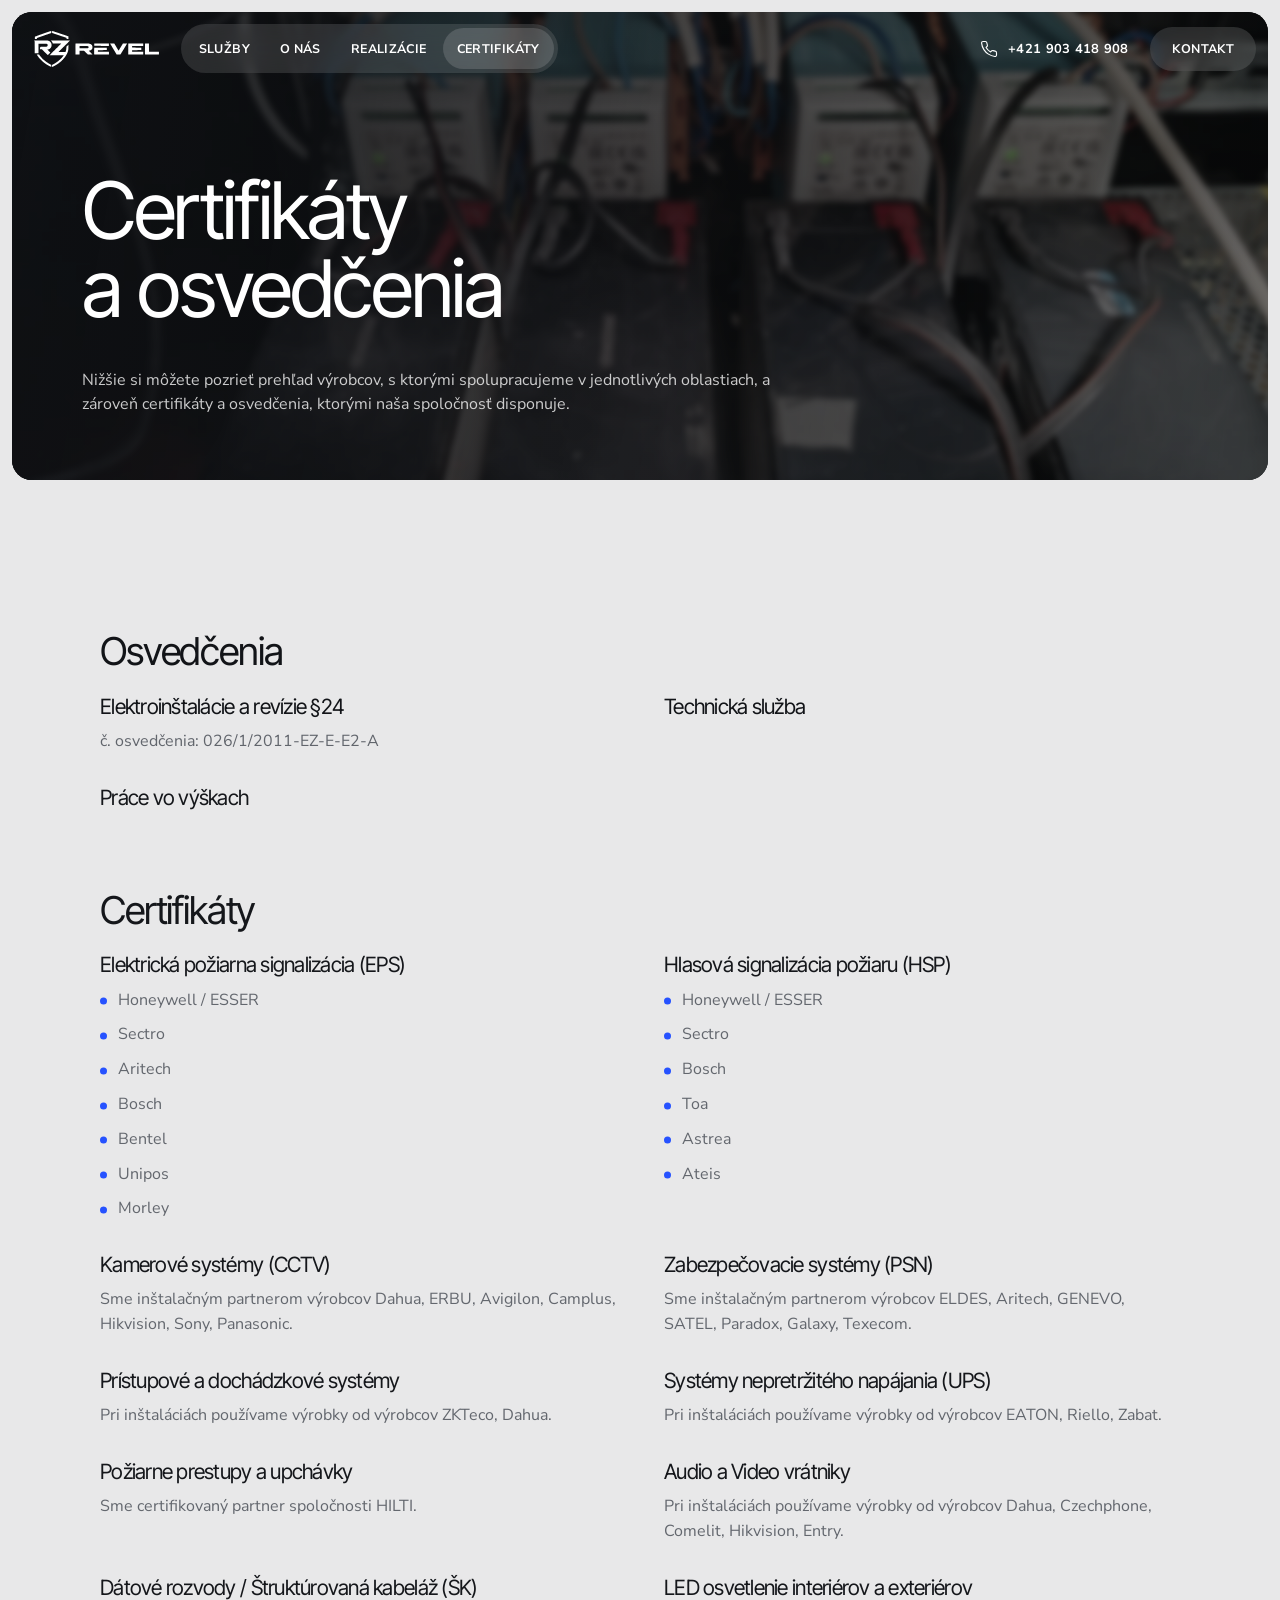
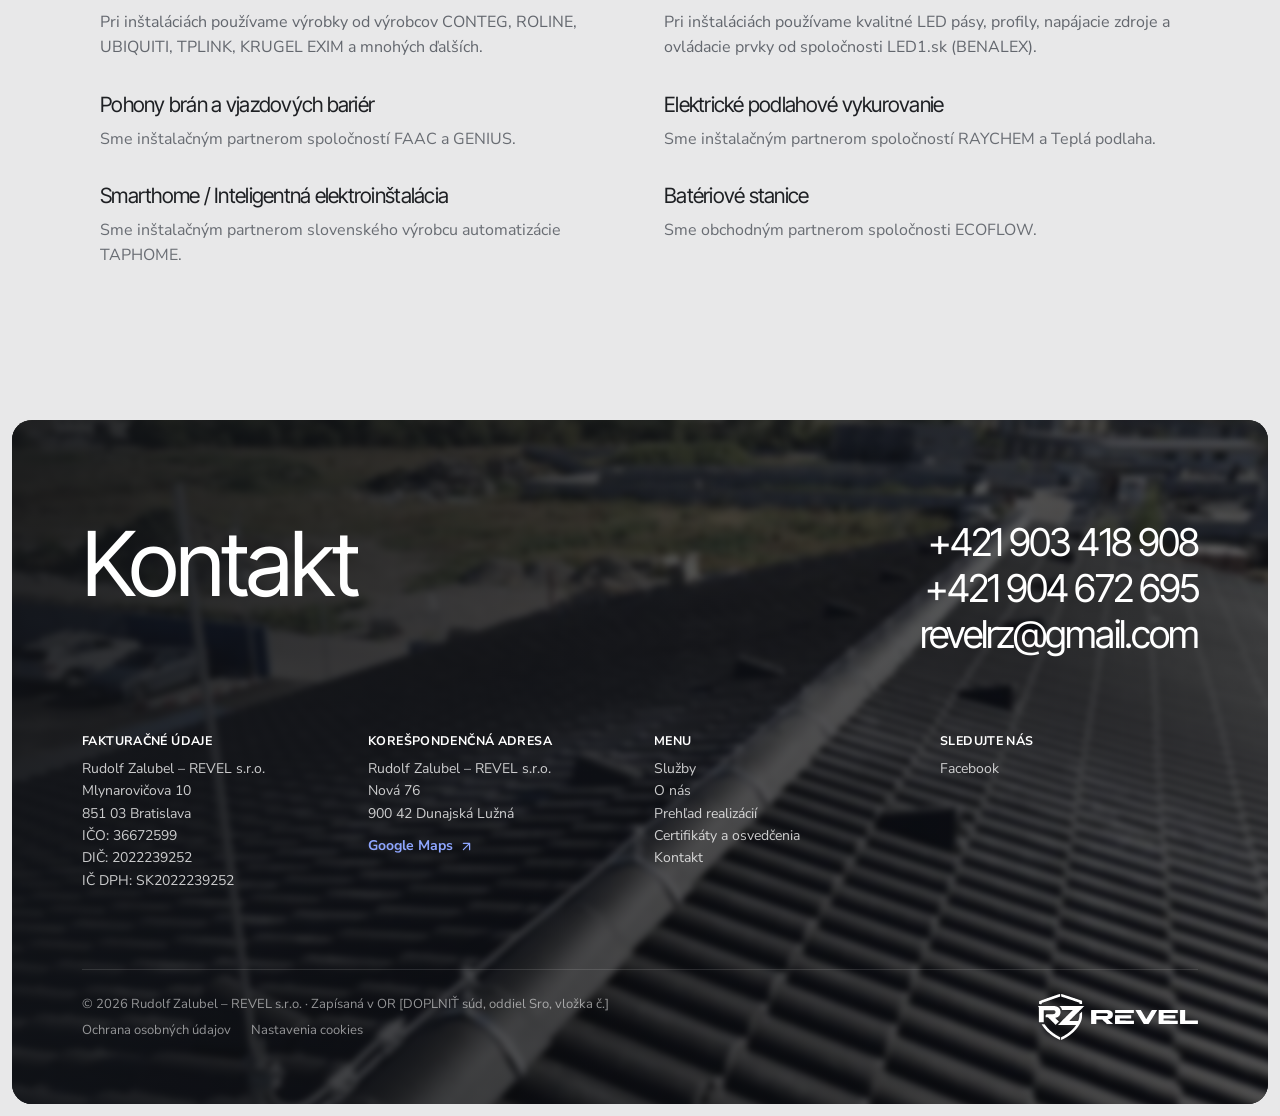
==== commit 179d26db: "Zapracovanie pripomienok klienta - nové stránky Služby a O nás, skrátené sekcie na úvode - nové text" ====
--- a/certifikaty.html
+++ b/certifikaty.html
@@ -5,7 +5,8 @@
   <meta name="viewport" content="width=device-width, initial-scale=1">
   <title>Certifikáty a osvedčenia – RZ REVEL</title>
   <meta name="description" content="Certifikáty a osvedčenia spoločnosti Rudolf Zalubel – REVEL s.r.o. na elektroinštalácie, bleskozvody, revízie a inštaláciu systémov.">
-  <link rel="icon" href="img/favicon.svg" type="image/svg+xml">
+  <link rel="icon" href="img/favicon.png" type="image/png">
+  <link rel="apple-touch-icon" href="img/apple-touch-icon.png">
   <link rel="preload" href="fonts/inter-tight-latin.woff2" as="font" type="font/woff2" crossorigin>
   <link rel="stylesheet" href="css/style.css">
 </head>
@@ -32,17 +33,25 @@
   <symbol id="i-key" viewBox="0 0 24 24"><circle cx="7.5" cy="15.5" r="5.5"/><path d="m21 2-9.6 9.6M15.5 7.5l3 3L22 7l-3-3"/></symbol>
   <symbol id="i-users" viewBox="0 0 24 24"><path d="M16 21v-2a4 4 0 0 0-4-4H6a4 4 0 0 0-4 4v2"/><circle cx="9" cy="7" r="4"/><path d="M22 21v-2a4 4 0 0 0-3-3.87M16 3.13a4 4 0 0 1 0 7.75"/></symbol>
   <symbol id="i-gate" viewBox="0 0 24 24"><path d="M4 21V5M4 9h17M8 9l3-4M13 9l3-4M18 9l3-4M2 21h4"/></symbol>
+  <symbol id="i-volume" viewBox="0 0 24 24"><path d="M11 5 6 9H2v6h4l5 4V5z"/><path d="M15.54 8.46a5 5 0 0 1 0 7.07M19.07 4.93a10 10 0 0 1 0 14.14"/></symbol>
+  <symbol id="i-shield" viewBox="0 0 24 24"><path d="M12 22s8-4 8-10V5l-8-3-8 3v7c0 6 8 10 8 10z"/><path d="m9 12 2 2 4-4"/></symbol>
+  <symbol id="i-wind" viewBox="0 0 24 24"><path d="M9.59 4.59A2 2 0 1 1 11 8H2M12.59 19.41A2 2 0 1 0 14 16H2M17.73 7.73A2.5 2.5 0 1 1 19.5 12H2"/></symbol>
+  <symbol id="i-exit" viewBox="0 0 24 24"><path d="M9 21H5a2 2 0 0 1-2-2V5a2 2 0 0 1 2-2h4M16 17l5-5-5-5M21 12H9"/></symbol>
+  <symbol id="i-plug" viewBox="0 0 24 24"><path d="M12 22v-5M9 8V2M15 8V2M18 8v5a4 4 0 0 1-4 4h-4a4 4 0 0 1-4-4V8z"/></symbol>
+  <symbol id="i-wall" viewBox="0 0 24 24"><rect x="3" y="3" width="18" height="18" rx="2"/><path d="M12 9v6M16 15v6M16 3v6M3 15h18M3 9h18M8 15v6M8 3v6"/></symbol>
+  <symbol id="i-network" viewBox="0 0 24 24"><rect x="16" y="16" width="6" height="6" rx="1"/><rect x="2" y="16" width="6" height="6" rx="1"/><rect x="9" y="2" width="6" height="6" rx="1"/><path d="M5 16v-3a1 1 0 0 1 1-1h12a1 1 0 0 1 1 1v3M12 12V8"/></symbol>
+  <symbol id="i-smarthome" viewBox="0 0 24 24"><path d="M3 10.5 12 3l9 7.5V20a1 1 0 0 1-1 1H4a1 1 0 0 1-1-1z"/><path d="M8.5 15a5 5 0 0 1 7 0M10.5 17.5a2 2 0 0 1 3 0"/></symbol>
 </svg>
 
 <a class="skip-link" href="#obsah">Preskočiť na obsah</a>
 
 <!-- ================= HLAVIČKA ================= -->
 <header class="header">
-  <a class="logo" href="index.html" aria-label="RZ REVEL – úvod">RZ</a>
+  <a class="logo" href="index.html" aria-label="RZ REVEL – úvod"><img src="img/logo-white.svg" alt="" width="3652" height="1054"></a>
   <nav class="nav" aria-label="Hlavná navigácia">
     <ul>
-      <li><a href="index.html#sluzby">Služby</a></li>
-      <li><a href="index.html#o-nas">O nás</a></li>
+      <li><a href="sluzby.html">Služby</a></li>
+      <li><a href="o-nas.html">O nás</a></li>
       <li><a href="realizacie.html">Realizácie</a></li>
       <li><a href="certifikaty.html" aria-current="page">Certifikáty</a></li>
     </ul>
@@ -56,8 +65,8 @@
 
 <div class="mobile-menu" id="mobile-menu">
   <nav aria-label="Mobilná navigácia">
-    <a class="mobile-link" href="index.html#sluzby">Služby</a>
-    <a class="mobile-link" href="index.html#o-nas">O nás</a>
+    <a class="mobile-link" href="sluzby.html">Služby</a>
+    <a class="mobile-link" href="o-nas.html">O nás</a>
     <a class="mobile-link" href="realizacie.html">Realizácie</a>
     <a class="mobile-link" href="certifikaty.html">Certifikáty</a>
     <a class="mobile-link" href="kontakt.html">Kontakt</a>
@@ -72,15 +81,14 @@
 <main id="obsah">
   <div class="inset">
     <section class="dark-card page-hero" data-dark-top>
-      <div class="bg"><img src="img/realizacie/senec-3.jpg" alt=""></div>
+      <div class="bg"><img src="img/realizacie/senec-9.jpg" alt=""></div>
       <div class="hero-inner">
         <h1>
           <span class="line"><span>Certifikáty</span></span>
           <span class="line"><span>a osvedčenia</span></span>
         </h1>
         <div class="hero-bottom">
-          <p class="hero-text" data-intro>Naša spoločnosť disponuje certifikátmi v oblastiach uvedených nižšie.</p>
-          <span class="wordmark-sm" data-intro>RZ REVEL</span>
+          <p class="hero-text" data-intro>Nižšie si môžete pozrieť prehľad výrobcov, s ktorými spolupracujeme v jednotlivých oblastiach, a zároveň certifikáty a osvedčenia, ktorými naša spoločnosť disponuje.</p>
         </div>
       </div>
     </section>
@@ -88,100 +96,78 @@
 
   <section class="section section--flush">
     <div class="wrap">
-      <div class="cert-grid" data-reveal-group>
-        <div class="card cert cert--feature">
-          <div class="card-top"><span></span><svg class="icon"><use href="#i-zap"/></svg></div>
-          <div>
-            <h3>Elektroinštalácie, bleskozvody a revízie elektrických zariadení</h3>
-            <p class="cert-note">Osvedčenie č. 026/1/2011-EZ-E-E2-A<br>Certifikát č. 012/1/2011-EZ-E-E2-A</p>
-          </div>
-        </div>
-        <div class="card cert">
-          <div class="card-top"><span></span><svg class="icon"><use href="#i-thermo"/></svg></div>
-          <div>
-            <h3>Podlahové vykurovanie</h3>
-            <p class="cert-note">Certifikáty na inštalácie systémov:</p>
-          </div>
-          <div class="brands"><span class="chip">TEPLÁ PODLAHA</span><span class="chip">RAYCHEM</span><span class="chip">NEXANS</span></div>
-        </div>
-        <div class="card cert">
-          <div class="card-top"><span></span><svg class="icon"><use href="#i-flame"/></svg></div>
-          <div>
-            <h3>Elektrická požiarna signalizácia</h3>
-            <p class="cert-note">Certifikáty na inštalácie, servis a revízie systémov:</p>
-          </div>
-          <div class="brands"><span class="chip">ESSER</span><span class="chip">BOSCH</span><span class="chip">SECTRO</span><span class="chip">ARITECH</span><span class="chip">BENTEL</span><span class="chip">UNIPOS</span><span class="chip">MORLEY</span></div>
-        </div>
-        <div class="card cert">
-          <div class="card-top"><span></span><svg class="icon"><use href="#i-speaker"/></svg></div>
-          <div>
-            <h3>Hlasová signalizácia požiaru</h3>
-            <p class="cert-note">Certifikáty na inštalácie, servis a revízie systémov:</p>
-          </div>
-          <div class="brands"><span class="chip">TOA</span><span class="chip">BOSCH</span><span class="chip">ATEIS</span><span class="chip">EVO</span><span class="chip">SECTRO</span><span class="chip">VARIODYN</span></div>
-        </div>
-        <div class="card cert">
-          <div class="card-top"><span></span><svg class="icon"><use href="#i-layers"/></svg></div>
-          <div>
-            <h3>Požiarne prestupy</h3>
-            <p class="cert-note">Certifikát:</p>
-          </div>
-          <div class="brands"><span class="chip">HILTI</span></div>
-        </div>
-        <div class="card cert">
-          <div class="card-top"><span></span><svg class="icon"><use href="#i-flame"/></svg></div>
-          <div>
-            <h3>Automatické hasiace zariadenia</h3>
-            <p class="cert-note">Certifikát</p>
-          </div>
-        </div>
-        <div class="card cert">
-          <div class="card-top"><span></span><svg class="icon"><use href="#i-video"/></svg></div>
-          <div>
-            <h3>Kamerové systémy a systémy na rozpoznávanie ŠPZ</h3>
-            <p class="cert-note">Certifikáty na inštalácie systémov:</p>
-          </div>
-          <div class="brands"><span class="chip">DAHUA</span><span class="chip">AVIGILON</span><span class="chip">SONY</span><span class="chip">AVER</span><span class="chip">HIKVISION</span><span class="chip">CNB</span><span class="chip">PANASONIC</span></div>
-        </div>
-        <div class="card cert">
-          <div class="card-top"><span></span><svg class="icon"><use href="#i-key"/></svg></div>
-          <div>
-            <h3>Zabezpečovacie systémy</h3>
-            <p class="cert-note">Licencia technickej služby č. PT 002745<br>Certifikáty na inštalácie systémov:</p>
-          </div>
-          <div class="brands"><span class="chip">ELDES</span><span class="chip">GENEVO</span><span class="chip">PARADOX</span><span class="chip">GALAXY</span><span class="chip">TEXECOM</span><span class="chip">ARITECH</span></div>
-        </div>
-        <div class="card cert">
-          <div class="card-top"><span></span><svg class="icon"><use href="#i-intercom"/></svg></div>
-          <div>
-            <h3>Prístupové systémy a videovrátniky</h3>
-            <p class="cert-note">Certifikáty na inštalácie systémov:</p>
-          </div>
-          <div class="brands"><span class="chip">DAHUA</span><span class="chip">2N</span><span class="chip">CZECHPHONE</span><span class="chip">ENTRY</span><span class="chip">AVIGILON</span><span class="chip">COMELIT</span></div>
-        </div>
-        <div class="card cert">
-          <div class="card-top"><span></span><svg class="icon"><use href="#i-building"/></svg></div>
-          <div>
-            <h3>Automatizácia a inteligentné ovládanie domácnosti</h3>
-            <p class="cert-note">Certifikát na inštaláciu systému:</p>
-          </div>
-          <div class="brands"><span class="chip">TAPHOME</span></div>
-        </div>
-        <div class="card cert">
-          <div class="card-top"><span></span><svg class="icon"><use href="#i-gate"/></svg></div>
-          <div>
-            <h3>Pohony brán a vjazdové rampy</h3>
-            <p class="cert-note">Certifikát na inštaláciu systému:</p>
-          </div>
-          <div class="brands"><span class="chip">FAAC</span></div>
-        </div>
-        <div class="card cert">
-          <div class="card-top"><span></span><svg class="icon"><use href="#i-battery"/></svg></div>
-          <div>
-            <h3>Záložné zdroje elektrickej energie</h3>
-            <p class="cert-note">Certifikáty na inštaláciu systémov:</p>
-          </div>
-          <div class="brands"><span class="chip">RIELLO</span><span class="chip">ZABAT</span><span class="chip">EATON</span><span class="chip">APC</span></div>
+      <div class="cert-text">
+        <h2 class="h3" data-reveal>Osvedčenia</h2>
+        <div class="cert-groups">
+          <div class="cert-group" data-reveal>
+            <h3>Elektroinštalácie a revízie §24</h3>
+            <p>č. osvedčenia: 026/1/2011-EZ-E-E2-A</p>
+          </div>
+          <div class="cert-group" data-reveal>
+            <h3>Technická služba</h3>
+          </div>
+          <div class="cert-group" data-reveal>
+            <h3>Práce vo výškach</h3>
+          </div>
+        </div>
+        <h2 class="h3" data-reveal>Certifikáty</h2>
+        <div class="cert-groups">
+          <div class="cert-group" data-reveal>
+            <h3>Elektrická požiarna signalizácia (EPS)</h3>
+            <ul class="case-list"><li>Honeywell / ESSER</li><li>Sectro</li><li>Aritech</li><li>Bosch</li><li>Bentel</li><li>Unipos</li><li>Morley</li></ul>
+          </div>
+          <div class="cert-group" data-reveal>
+            <h3>Hlasová signalizácia požiaru (HSP)</h3>
+            <ul class="case-list"><li>Honeywell / ESSER</li><li>Sectro</li><li>Bosch</li><li>Toa</li><li>Astrea</li><li>Ateis</li></ul>
+          </div>
+          <div class="cert-group" data-reveal>
+            <h3>Kamerové systémy (CCTV)</h3>
+            <p>Sme inštalačným partnerom výrobcov Dahua, ERBU, Avigilon, Camplus, Hikvision, Sony, Panasonic.</p>
+          </div>
+          <div class="cert-group" data-reveal>
+            <h3>Zabezpečovacie systémy (PSN)</h3>
+            <p>Sme inštalačným partnerom výrobcov ELDES, Aritech, GENEVO, SATEL, Paradox, Galaxy, Texecom.</p>
+          </div>
+          <div class="cert-group" data-reveal>
+            <h3>Prístupové a dochádzkové systémy</h3>
+            <p>Pri inštaláciách používame výrobky od výrobcov ZKTeco, Dahua.</p>
+          </div>
+          <div class="cert-group" data-reveal>
+            <h3>Systémy nepretržitého napájania (UPS)</h3>
+            <p>Pri inštaláciách používame výrobky od výrobcov EATON, Riello, Zabat.</p>
+          </div>
+          <div class="cert-group" data-reveal>
+            <h3>Požiarne prestupy a upchávky</h3>
+            <p>Sme certifikovaný partner spoločnosti HILTI.</p>
+          </div>
+          <div class="cert-group" data-reveal>
+            <h3>Audio a Video vrátniky</h3>
+            <p>Pri inštaláciách používame výrobky od výrobcov Dahua, Czechphone, Comelit, Hikvision, Entry.</p>
+          </div>
+          <div class="cert-group" data-reveal>
+            <h3>Dátové rozvody / Štruktúrovaná kabeláž (ŠK)</h3>
+            <p>Pri inštaláciách používame výrobky od výrobcov CONTEG, ROLINE, UBIQUITI, TPLINK, KRUGEL EXIM a mnohých ďalších.</p>
+          </div>
+          <div class="cert-group" data-reveal>
+            <h3>LED osvetlenie interiérov a exteriérov</h3>
+            <p>Pri inštaláciách používame kvalitné LED pásy, profily, napájacie zdroje a ovládacie prvky od spoločnosti LED1.sk (BENALEX).</p>
+          </div>
+          <div class="cert-group" data-reveal>
+            <h3>Pohony brán a vjazdových bariér</h3>
+            <p>Sme inštalačným partnerom spoločností FAAC a GENIUS.</p>
+          </div>
+          <div class="cert-group" data-reveal>
+            <h3>Elektrické podlahové vykurovanie</h3>
+            <p>Sme inštalačným partnerom spoločností RAYCHEM a Teplá podlaha.</p>
+          </div>
+          <div class="cert-group" data-reveal>
+            <h3>Smarthome / Inteligentná elektroinštalácia</h3>
+            <p>Sme inštalačným partnerom slovenského výrobcu automatizácie TAPHOME.</p>
+          </div>
+          <div class="cert-group" data-reveal>
+            <h3>Batériové stanice</h3>
+            <p>Sme obchodným partnerom spoločnosti ECOFLOW.</p>
+          </div>
         </div>
       </div>
     </div>
@@ -215,9 +201,9 @@
         <div>
           <h3>Menu</h3>
           <ul>
-            <li><a href="index.html#sluzby">Služby</a></li>
-            <li><a href="index.html#o-nas">O nás</a></li>
-            <li><a href="realizacie.html">Galéria realizácií</a></li>
+            <li><a href="sluzby.html">Služby</a></li>
+            <li><a href="o-nas.html">O nás</a></li>
+            <li><a href="realizacie.html">Prehľad realizácií</a></li>
             <li><a href="certifikaty.html">Certifikáty a osvedčenia</a></li>
             <li><a href="kontakt.html">Kontakt</a></li>
           </ul>
@@ -235,7 +221,7 @@
             <button type="button" data-cookie-settings>Nastavenia cookies</button>
           </nav>
         </div>
-        <span class="wordmark-sm">RZ REVEL</span>
+        <img class="logo-mark" src="img/logo-white.svg" width="3652" height="1054" alt="RZ REVEL" loading="lazy">
       </div>
     </div>
   </footer>
--- a/css/style.css
+++ b/css/style.css
@@ -62,7 +62,7 @@
 img { max-width: 100%; display: block; }
 a { color: inherit; text-decoration: none; }
 button, input, textarea, select { font: inherit; color: inherit; }
-h1, h2, h3 { margin: 0; font-family: var(--display); font-weight: 400; letter-spacing: -0.055em; line-height: 0.98; }
+h1, h2, h3 { margin: 0; font-family: var(--display); font-weight: 400; letter-spacing: -0.03em; line-height: 0.98; }
 p { margin: 0; }
 ul, ol { margin: 0; padding: 0; list-style: none; }
 address { font-style: normal; }
@@ -117,11 +117,9 @@
   display: flex; align-items: center; gap: 12px; pointer-events: none;
 }
 .header > * { pointer-events: auto; }
-.logo {
-  width: 48px; height: 48px; border-radius: 50%; background: #fff; color: var(--ink);
-  display: grid; place-items: center; font-family: var(--display); font-weight: 700; font-size: 16px; letter-spacing: -0.03em;
-  box-shadow: 0 4px 16px rgba(0, 0, 0, .12); flex: none;
-}
+.logo { display: inline-flex; align-items: center; height: 48px; padding: 0 10px; border-radius: 999px; flex: none; transition: background .3s; }
+.logo img { display: block; height: 36px; width: auto; }
+.header.is-solid .logo { background: var(--glass-strong); }
 .nav { display: none; }
 .nav ul { display: flex; gap: 2px; padding: 4px; border-radius: 999px; background: var(--glass); backdrop-filter: blur(14px); -webkit-backdrop-filter: blur(14px); transition: background .3s; }
 .nav a { display: block; padding: 11px 14px; border-radius: 999px; color: #fff; font-size: 12.5px; font-weight: 700; letter-spacing: 0.03em; text-transform: uppercase; transition: background .2s; }
@@ -186,17 +184,23 @@
 .hero .bg img { filter: saturate(.75) brightness(.78) blur(3px); }
 .hero::after { background: linear-gradient(100deg, rgba(10, 24, 64, .74) 0%, rgba(14, 36, 96, .4) 55%, rgba(20, 50, 130, .18) 100%); }
 .hero-inner { display: grid; gap: 40px; padding: 140px clamp(20px, 6vw, 70px) clamp(36px, 5vw, 64px); }
-.hero h1 { font-size: clamp(44px, 6.6vw, 92px); letter-spacing: -0.06em; line-height: 0.96; max-width: 11.5em; }
+.hero h1 { font-size: clamp(36px, 6.2vw, 84px); letter-spacing: -0.03em; line-height: 0.96; }
 .hero-bottom { display: flex; flex-wrap: wrap; align-items: flex-end; justify-content: space-between; gap: 24px; }
-.hero-text { color: var(--on-dark); max-width: 36ch; font-size: 16px; line-height: 1.5; }
+.hero-text { color: var(--on-dark); max-width: 72ch; font-size: 16px; line-height: 1.5; }
+.hero-text a { color: #fff; font-weight: 600; text-decoration: underline; text-underline-offset: 3px; transition: opacity .25s; }
+.hero-text a:hover { opacity: .75; }
+.hero-picto { width: clamp(280px, 36vw, 520px); height: auto; }
+@media (max-width: 559px) { .hero-picto { width: 100%; } }
 .hero-lead { display: grid; gap: 28px; }
 .hero-actions { display: flex; flex-wrap: wrap; gap: 10px; }
 @media (max-width: 559px) { .hero-lead { width: 100%; } .hero-actions .pill { flex: 1 1 auto; justify-content: center; } }
-.wordmark-sm { font-family: var(--display); font-size: clamp(28px, 2.6vw, 36px); font-weight: 500; letter-spacing: -0.05em; line-height: 1; }
+.logo-mark { display: block; height: clamp(40px, 3.6vw, 52px); width: auto; }
 
 .page-hero { min-height: 440px; display: flex; flex-direction: column; justify-content: flex-end; }
 .page-hero .hero-inner { padding-top: 160px; }
-.page-hero h1 { font-size: clamp(44px, 7vw, 96px); }
+.page-hero h1 { font-size: clamp(44px, 6.2vw, 84px); }
+.page-hero--clear .bg img { filter: saturate(1.05) brightness(.82); transform: none; object-position: 50% 63%; }
+.page-hero--clear::after { background: linear-gradient(100deg, rgba(10, 24, 64, .62) 0%, rgba(14, 36, 96, .22) 45%, rgba(20, 50, 130, .08) 100%); }
 /* Karty hneď pod hero podstránky – na mobile bez veľkej medzery */
 @media (max-width: 559px) { .section--flush { padding-top: var(--inset); } }
 
@@ -204,12 +208,12 @@
    Dôvera – štatistiky + mapa + zoznam
    ========================================================================== */
 .reach { position: relative; }
-.reach .h2 { margin-bottom: clamp(32px, 4vw, 40px); }
+.reach .h2 { font-size: clamp(28px, 3.4vw, 46px); line-height: 1.04; margin-bottom: clamp(24px, 3vw, 32px); }
 .stats { position: relative; z-index: 2; display: grid; gap: 12px; grid-template-columns: repeat(2, 1fr); }
 @media (min-width: 900px) { .stats { grid-template-columns: repeat(4, 1fr); gap: 24px; } }
-.stat { display: flex; flex-direction: column; justify-content: space-between; gap: 28px; min-height: 168px; padding: 22px 24px 18px; }
+.stat { display: flex; flex-direction: column; justify-content: space-between; gap: 20px; min-height: 128px; padding: 18px 20px 16px; }
 .stat .caps { color: var(--ink); opacity: .75; }
-.stat-value { font-family: var(--display); font-size: clamp(54px, 7vw, 92px); letter-spacing: -0.065em; line-height: .9; }
+.stat-value { font-family: var(--display); font-size: clamp(40px, 4vw, 56px); letter-spacing: -0.065em; line-height: .9; }
 .stat-value sup { color: var(--blue); font-size: .42em; vertical-align: top; position: relative; top: -.1em; margin-left: .06em; letter-spacing: 0; }
 
 .map { position: relative; z-index: 1; width: min(100vw, 1440px); margin-left: calc(50% - min(50vw, 720px)); margin-top: clamp(-120px, -7vw, -24px); }
@@ -240,6 +244,20 @@
 /* ==========================================================================
    O nás
    ========================================================================== */
+.about-page { display: grid; gap: clamp(56px, 7vw, 88px); }
+@media (max-width: 559px) { .about-page { padding-top: 32px; } }
+.about-lead { max-width: 17em; font-family: var(--display); font-size: clamp(32px, 4.4vw, 56px); letter-spacing: -0.03em; line-height: 1.06; text-wrap: balance; }
+
+.about-body { display: grid; gap: 20px; color: var(--ink); font-size: clamp(16px, 1.4vw, 18px); line-height: 1.6; }
+@media (min-width: 900px) { .about-body { grid-template-columns: repeat(3, 1fr); gap: 40px; } }
+.about-body a { color: var(--blue); text-decoration: underline; text-underline-offset: 3px; }
+
+.about-clients { padding: clamp(24px, 3.4vw, 40px); }
+.about-clients .h3 { margin-bottom: 24px; }
+
+.about-cta { display: flex; flex-wrap: wrap; align-items: center; justify-content: space-between; gap: 20px 40px; }
+.about-cta p { max-width: 52ch; color: var(--muted); }
+@media (max-width: 559px) { .about-cta .pill { width: 100%; justify-content: center; } }
 .about { display: grid; gap: 32px 64px; }
 .about-text { display: grid; gap: 18px; font-size: clamp(19px, 1.8vw, 23px); line-height: 1.45; color: var(--ink); }
 .about-text p:last-child { color: var(--muted); font-size: 17px; }
@@ -250,15 +268,25 @@
    ========================================================================== */
 .services { display: grid; gap: 12px; grid-template-columns: 1fr; }
 @media (min-width: 640px) { .services { grid-template-columns: repeat(2, 1fr); } }
-@media (min-width: 1000px) { .services { grid-template-columns: repeat(3, 1fr); gap: 16px; } }
-.service { display: flex; flex-direction: column; justify-content: space-between; gap: 40px; min-height: 220px; transition: background .3s, color .3s; }
+@media (min-width: 1000px) { .services { grid-template-columns: repeat(4, 1fr); gap: 16px; } }
+.services-note { max-width: 72ch; margin-top: 28px; color: var(--muted); }
+.services-cta { margin-top: 20px; }
+.service { display: flex; flex-direction: column; justify-content: space-between; gap: 24px; min-height: 150px; transition: background .3s, color .3s; }
 .service .card-top { justify-content: flex-end; }
 .service .icon { width: 26px; height: 26px; opacity: 1; transition: color .3s; }
-.service h3 { font-size: clamp(24px, 2.2vw, 30px); letter-spacing: -0.045em; line-height: 1.05; }
+.service h3 { font-size: clamp(19px, 1.5vw, 21px); letter-spacing: -0.045em; line-height: 1.05; }
 .service p { margin-top: 10px; color: var(--muted); font-size: 14px; transition: color .3s; }
 .service:hover { background: var(--ink); color: #fff; }
 .service:hover .icon { color: #8ea6ff; }
 .service:hover p { color: rgba(255,255,255,.6); }
+@media (max-width: 639px) {
+  .services { gap: 8px; }
+  .service { display: grid; grid-template-columns: 24px 1fr; align-items: center; gap: 14px; min-height: 0; padding: 12px 16px; border-radius: var(--r-sm); }
+  .service .card-top { justify-content: flex-start; }
+  .service .icon { width: 22px; height: 22px; }
+  .service h3 { font-size: 17px; line-height: 1.15; }
+  .service p { margin-top: 3px; font-size: 13px; }
+}
 
 /* ==========================================================================
    Realizácie
@@ -281,14 +309,15 @@
 /* Detail realizácie */
 .case + .case { margin-top: clamp(72px, 9vw, 120px); }
 .case .head { margin-bottom: 24px; }
-.case h2 { font-size: clamp(30px, 3.6vw, 48px); letter-spacing: -0.05em; line-height: 1.02; }
+.case h2 { font-size: clamp(24px, 2.6vw, 34px); letter-spacing: -0.05em; line-height: 1.02; }
 .case-list { display: grid; gap: 10px; color: var(--muted); }
+.case-note { margin-top: 10px; max-width: 72ch; color: var(--muted); font-size: 15px; }
 .case-list li { padding-left: 18px; position: relative; }
 .case-list li::before { content: ""; position: absolute; left: 0; top: .6em; width: 7px; height: 7px; border-radius: 50%; background: var(--blue); }
-.gallery { display: grid; gap: 12px; grid-template-columns: repeat(2, 1fr); }
-@media (min-width: 760px) { .gallery { grid-template-columns: repeat(3, 1fr); gap: 16px; } .gallery--2 { grid-template-columns: repeat(2, 1fr); } }
+.gallery { display: grid; gap: 10px; grid-template-columns: repeat(3, 1fr); }
+@media (min-width: 640px) { .gallery { grid-template-columns: repeat(4, 1fr); gap: 12px; } }
+@media (min-width: 1000px) { .gallery { grid-template-columns: repeat(6, 1fr); } }
 .gallery button { padding: 0; border: 0; border-radius: var(--r-sm); overflow: hidden; cursor: zoom-in; aspect-ratio: 1; background: var(--card); }
-.gallery--2 button { aspect-ratio: 4 / 3; }
 .gallery img { width: 100%; height: 100%; object-fit: cover; transition: transform .6s; }
 .gallery button:hover img { transform: scale(1.05); }
 .lightbox { border: 0; padding: 0; background: transparent; max-width: min(92vw, 900px); max-height: 90vh; }
@@ -311,28 +340,23 @@
 .cert h3 { font-size: clamp(22px, 2vw, 27px); letter-spacing: -0.045em; line-height: 1.08; }
 .cert .brands { display: flex; flex-wrap: wrap; gap: 6px; }
 .chip { display: inline-block; padding: 5px 11px; border-radius: 999px; background: #fff; font-size: 13px; font-weight: 600; }
+.cert-text > h2 { margin-bottom: 24px; }
+.cert-text > h2:not(:first-child) { margin-top: clamp(48px, 6vw, 72px); }
+.cert-groups { display: grid; gap: 32px 48px; }
+@media (min-width: 760px) { .cert-groups { grid-template-columns: repeat(2, 1fr); } }
+.cert-group h3 { font-size: 21px; letter-spacing: -0.035em; line-height: 1.15; margin-bottom: 10px; }
+.cert-group p { color: var(--muted); }
 .cert-note { margin-top: 8px; color: var(--muted); font-size: 14px; }
 .cert--feature { background: var(--ink); color: #fff; }
 .cert--feature .cert-note { color: rgba(255,255,255,.65); }
 .cert--feature .chip { background: rgba(255,255,255,.12); color: #fff; }
 
 /* ==========================================================================
-   Novinky
-   ========================================================================== */
-.news { display: grid; gap: 24px 64px; align-items: start; }
-@media (min-width: 900px) { .news { grid-template-columns: 1fr 1.25fr; } }
-.news-card h3 { font-size: clamp(24px, 2.4vw, 32px); letter-spacing: -0.045em; line-height: 1.08; margin: 40px 0 14px; }
-.news-card p { color: var(--muted); }
-
-/* ==========================================================================
    Kontakt
    ========================================================================== */
-/* Formulár vľavo, kontaktné údaje vpravo (na mobile údaje hore) */
-.contact-layout { display: grid; gap: 12px; align-items: start; }
-.contact-layout .contact-grid { order: -1; }
-@media (min-width: 1000px) { .contact-layout { grid-template-columns: 1.15fr 1fr; gap: 16px; } .contact-layout .contact-grid { order: 0; } }
 .contact-grid { display: grid; gap: 12px; }
 @media (min-width: 560px) { .contact-grid { grid-template-columns: repeat(2, 1fr); } }
+@media (min-width: 1100px) { .contact-grid { grid-template-columns: repeat(4, 1fr); gap: 16px; } }
 .contact-card { display: flex; flex-direction: column; gap: 14px; }
 @media (min-width: 560px) { .contact-card { justify-content: space-between; gap: 24px; min-height: 200px; } }
 .contact-card h2 { font-size: 24px; letter-spacing: -0.045em; line-height: 1.1; }
@@ -341,25 +365,6 @@
 .contact-card .lines a:hover { color: var(--blue); }
 .text-link { display: inline-flex; align-items: center; gap: 6px; margin-top: 10px; color: var(--blue); font-weight: 700; font-size: 14px; }
 .text-link .icon { width: 15px; height: 15px; stroke-width: 2; }
-
-.form { display: grid; gap: 14px; padding: clamp(20px, 3vw, 32px); }
-.form-head { display: grid; gap: 12px; margin-bottom: 14px; }
-.form-head p { color: var(--muted); max-width: 46ch; }
-.form-row { display: grid; gap: 14px; }
-@media (min-width: 600px) { .form-row { grid-template-columns: 1fr 1fr; } }
-.field { display: grid; gap: 6px; }
-.field label { font-size: 13px; font-weight: 700; }
-.field input, .field textarea {
-  width: 100%; padding: 14px 16px; border: 1px solid transparent; border-radius: var(--r-sm); background: #fff;
-  font-size: 16px; transition: border-color .2s;
-}
-.field input:focus, .field textarea:focus { outline: none; border-color: var(--blue); }
-.field textarea { min-height: 150px; resize: vertical; }
-.consent { display: flex; gap: 12px; align-items: flex-start; font-size: 14px; color: var(--muted); }
-.consent input { width: 18px; height: 18px; margin-top: 2px; accent-color: var(--blue); flex: none; }
-.consent a { color: var(--blue); text-decoration: underline; }
-.form-note { font-size: 14px; background: #fff; padding: 12px 16px; border-radius: var(--r-sm); }
-.form .pill { justify-self: start; height: 50px; padding: 0 26px; }
 
 /* Textová stránka */
 .prose { max-width: 720px; }
@@ -386,7 +391,6 @@
 .footer-bottom nav { display: flex; flex-wrap: wrap; gap: 6px 20px; }
 .footer-bottom a:hover, .footer-bottom button:hover { color: #fff; }
 .footer-bottom button { background: none; border: 0; padding: 0; cursor: pointer; color: inherit; font-size: inherit; }
-.footer-bottom .wordmark-sm { color: #fff; }
 
 @media (prefers-reduced-motion: reduce) {
   html { scroll-behavior: auto; }
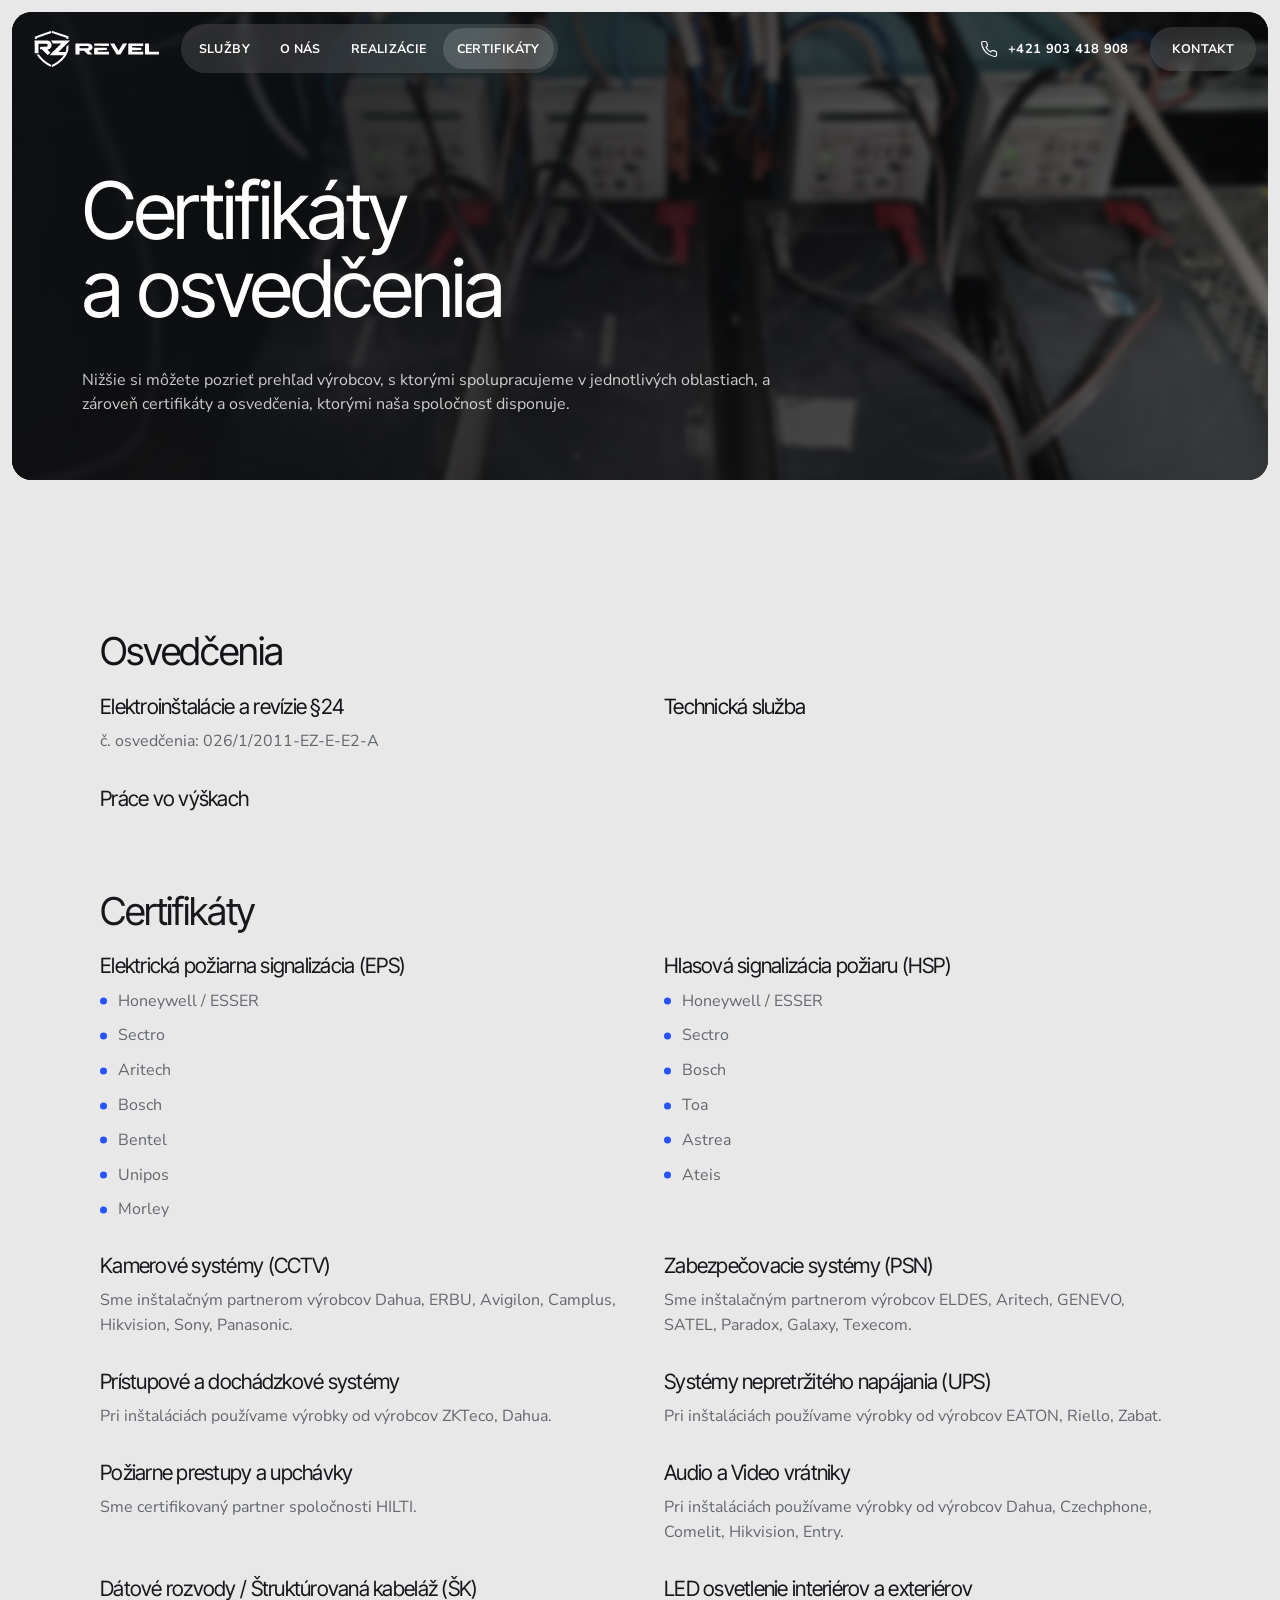
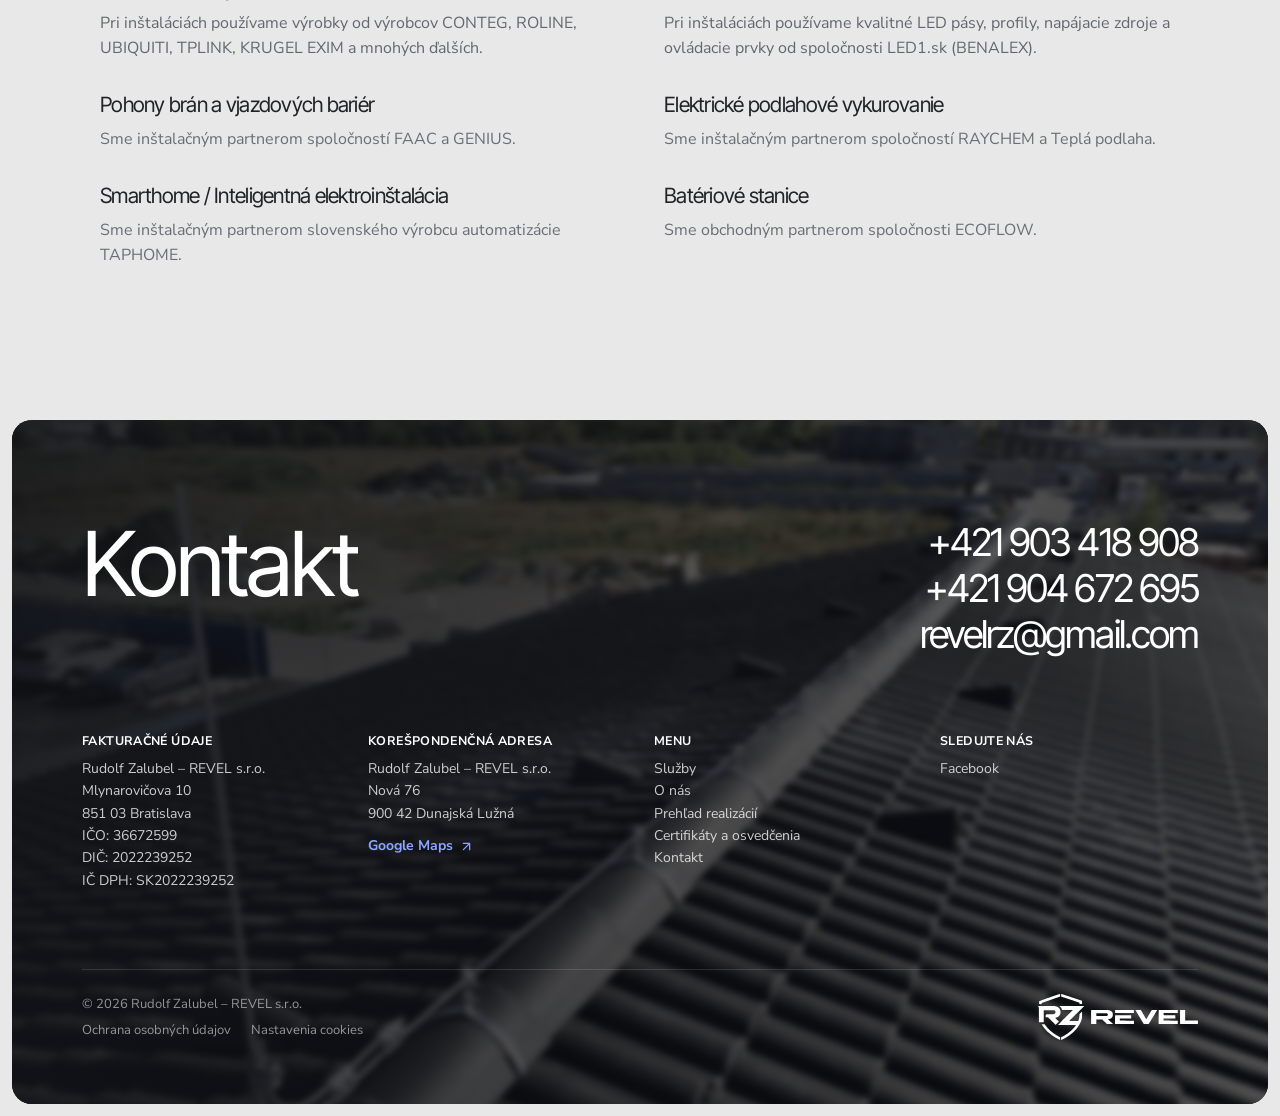
==== commit bac25743: "Pätička bez zápisu v OR, nová fotka na Službách, úvod bez vety pri Službách" ====
--- a/certifikaty.html
+++ b/certifikaty.html
@@ -215,7 +215,7 @@
       </div>
       <div class="footer-bottom">
         <div>
-          <span>© <span data-year>2026</span> Rudolf Zalubel – REVEL s.r.o. · Zapísaná v OR [DOPLNIŤ súd, oddiel Sro, vložka č.]</span>
+          <span>© <span data-year>2026</span> Rudolf Zalubel – REVEL s.r.o.</span>
           <nav aria-label="Právne informácie">
             <a href="ochrana-osobnych-udajov.html">Ochrana osobných údajov</a>
             <button type="button" data-cookie-settings>Nastavenia cookies</button>
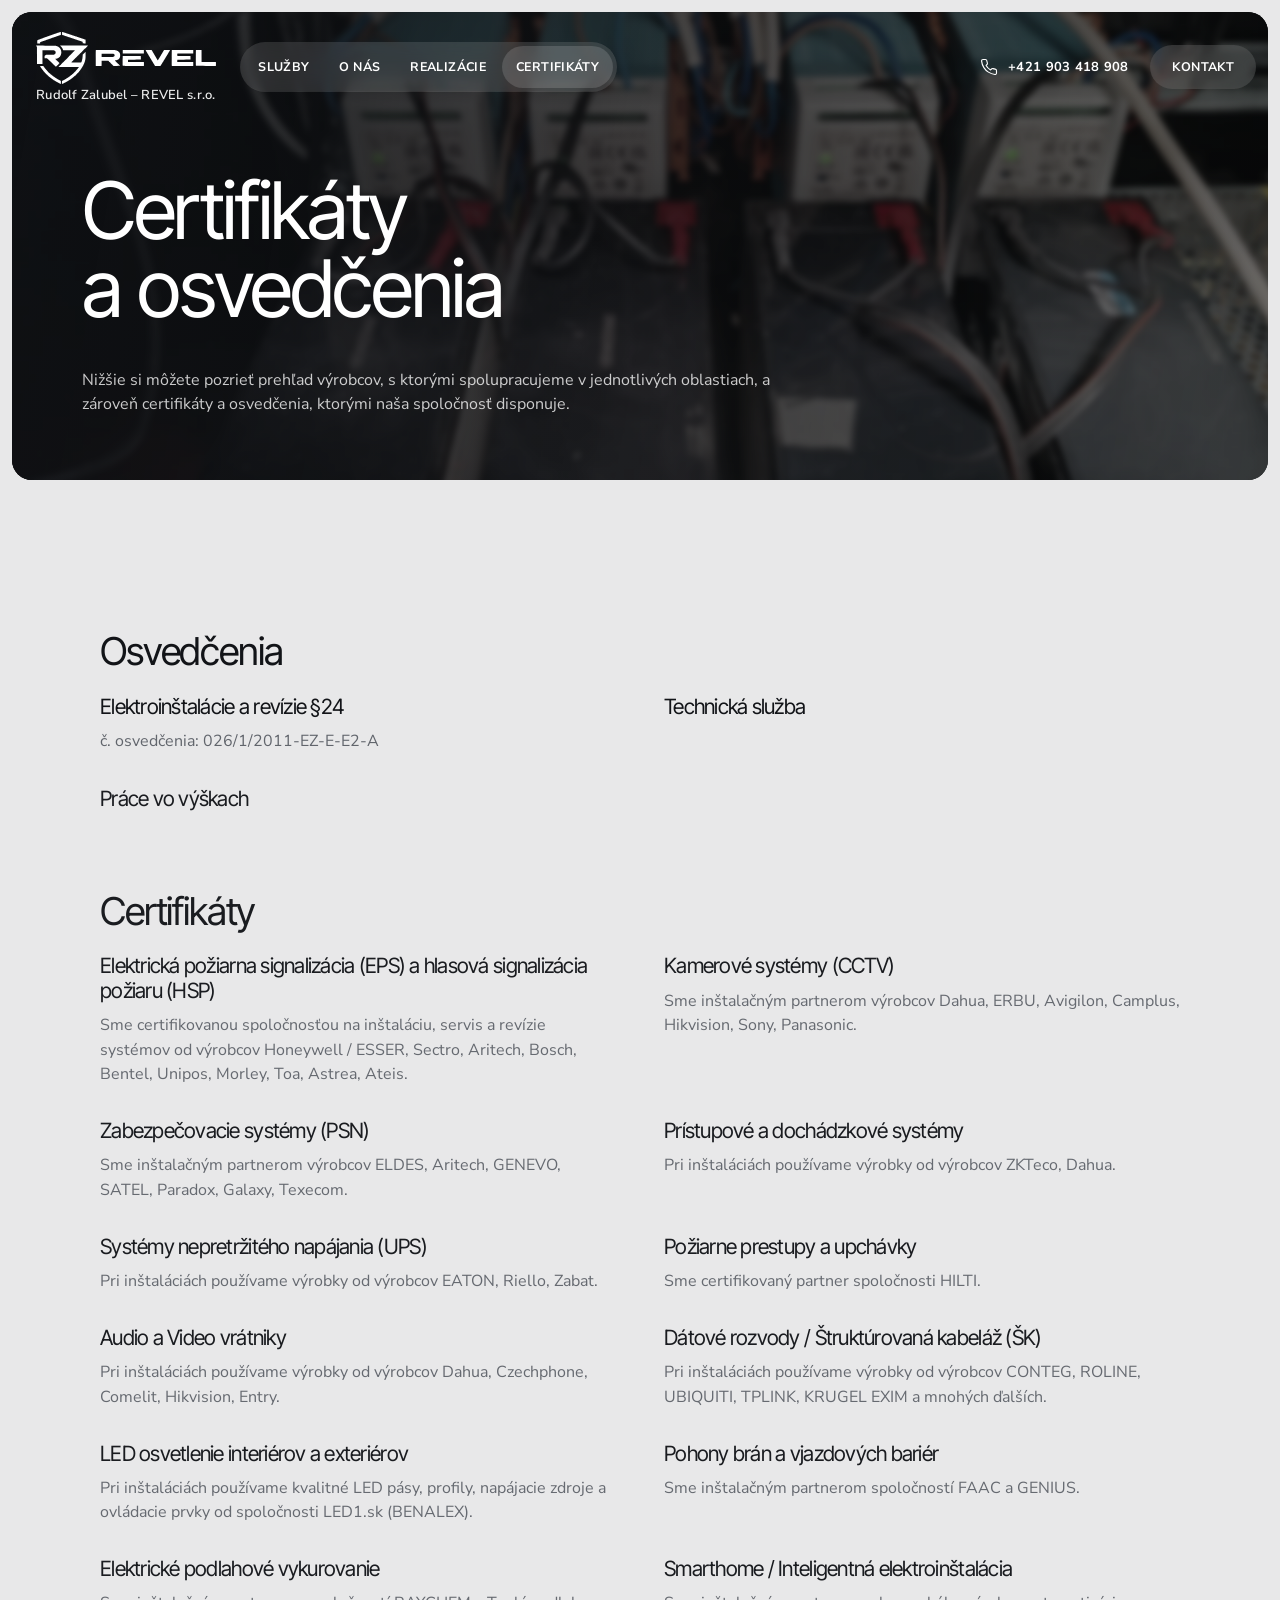
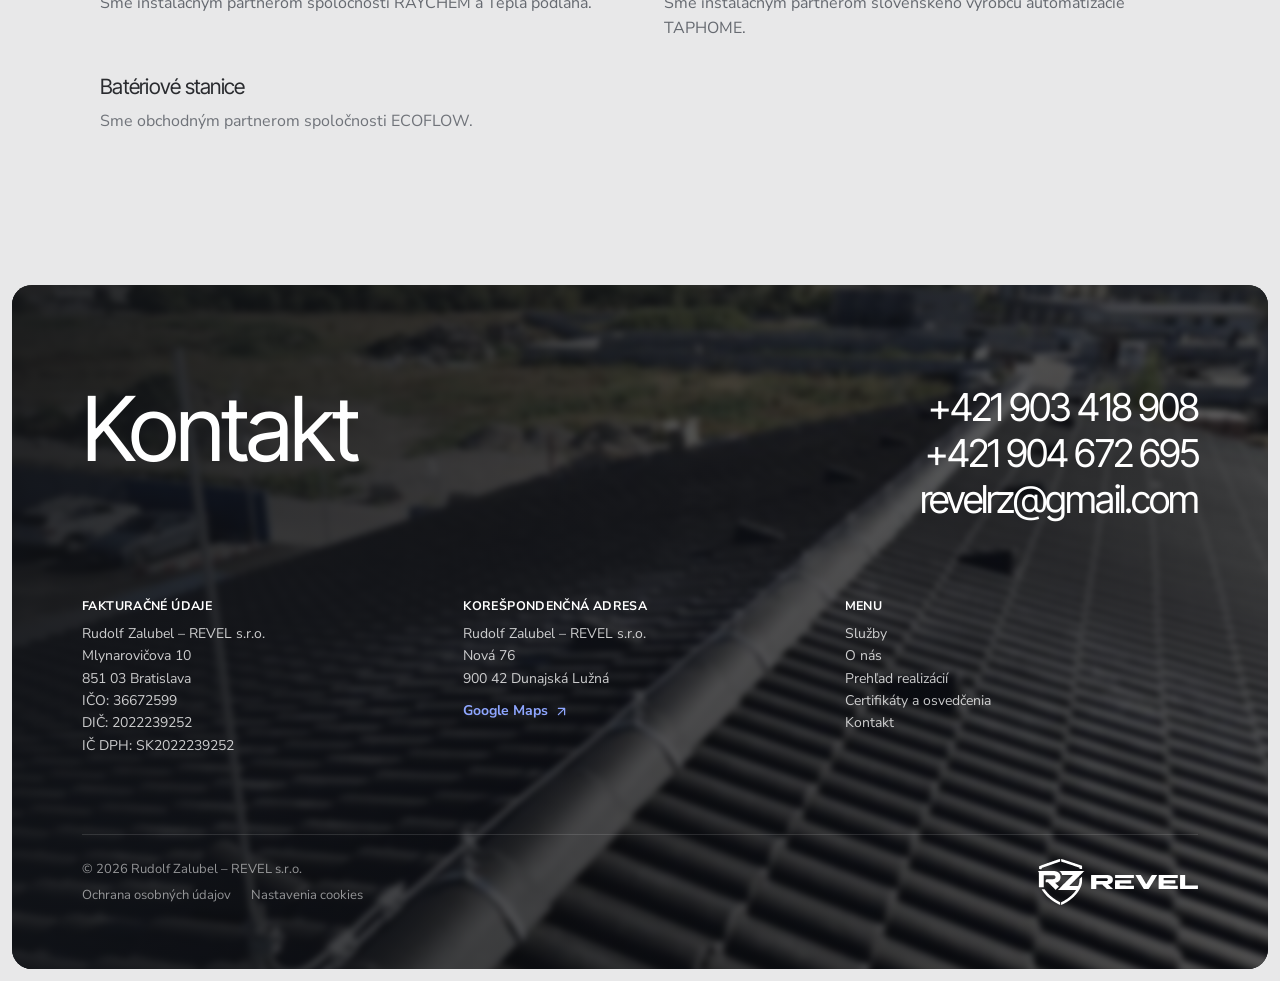
==== commit 751a2c7e: "Úvod bez galérie a certifikátov, O nás vyššie, EPS/HSP jedným textom, bez FB, väčšie logo s názvom f" ====
--- a/certifikaty.html
+++ b/certifikaty.html
@@ -47,7 +47,7 @@
 
 <!-- ================= HLAVIČKA ================= -->
 <header class="header">
-  <a class="logo" href="index.html" aria-label="RZ REVEL – úvod"><img src="img/logo-white.svg" alt="" width="3652" height="1054"></a>
+  <a class="logo" href="index.html" aria-label="Rudolf Zalubel – REVEL s.r.o. – úvod"><img src="img/logo-white.svg" alt="" width="3652" height="1054"><span class="logo-name">Rudolf Zalubel – REVEL s.r.o.</span></a>
   <nav class="nav" aria-label="Hlavná navigácia">
     <ul>
       <li><a href="sluzby.html">Služby</a></li>
@@ -113,12 +113,8 @@
         <h2 class="h3" data-reveal>Certifikáty</h2>
         <div class="cert-groups">
           <div class="cert-group" data-reveal>
-            <h3>Elektrická požiarna signalizácia (EPS)</h3>
-            <ul class="case-list"><li>Honeywell / ESSER</li><li>Sectro</li><li>Aritech</li><li>Bosch</li><li>Bentel</li><li>Unipos</li><li>Morley</li></ul>
-          </div>
-          <div class="cert-group" data-reveal>
-            <h3>Hlasová signalizácia požiaru (HSP)</h3>
-            <ul class="case-list"><li>Honeywell / ESSER</li><li>Sectro</li><li>Bosch</li><li>Toa</li><li>Astrea</li><li>Ateis</li></ul>
+            <h3>Elektrická požiarna signalizácia (EPS) a hlasová signalizácia požiaru (HSP)</h3>
+            <p>Sme certifikovanou spoločnosťou na inštaláciu, servis a revízie systémov od výrobcov Honeywell / ESSER, Sectro, Aritech, Bosch, Bentel, Unipos, Morley, Toa, Astrea, Ateis.</p>
           </div>
           <div class="cert-group" data-reveal>
             <h3>Kamerové systémy (CCTV)</h3>
@@ -208,10 +204,6 @@
             <li><a href="kontakt.html">Kontakt</a></li>
           </ul>
         </div>
-        <div>
-          <h3>Sledujte nás</h3>
-          <a href="https://www.facebook.com/RZREVEL/" target="_blank" rel="noopener">Facebook</a>
-        </div>
       </div>
       <div class="footer-bottom">
         <div>
--- a/css/style.css
+++ b/css/style.css
@@ -117,8 +117,10 @@
   display: flex; align-items: center; gap: 12px; pointer-events: none;
 }
 .header > * { pointer-events: auto; }
-.logo { display: inline-flex; align-items: center; height: 48px; padding: 0 10px; border-radius: 999px; flex: none; transition: background .3s; }
-.logo img { display: block; height: 36px; width: auto; }
+.logo { display: inline-flex; flex-direction: column; align-items: flex-start; gap: 5px; padding: 8px 12px; border-radius: 14px; flex: none; color: #fff; transition: background .3s; }
+.logo img { display: block; height: 40px; width: auto; }
+.logo-name { font-size: 11px; font-weight: 600; letter-spacing: 0.02em; line-height: 1; white-space: nowrap; opacity: .92; }
+@media (min-width: 760px) { .logo img { height: 52px; } .logo-name { font-size: 13px; } }
 .header.is-solid .logo { background: var(--glass-strong); }
 .nav { display: none; }
 .nav ul { display: flex; gap: 2px; padding: 4px; border-radius: 999px; background: var(--glass); backdrop-filter: blur(14px); -webkit-backdrop-filter: blur(14px); transition: background .3s; }
@@ -386,7 +388,7 @@
 .footer-cols { display: grid; gap: 28px; font-size: 14px; color: var(--on-dark); line-height: 1.6; }
 .footer-cols h3 { font-family: var(--body); font-size: 12.5px; font-weight: 700; letter-spacing: 0.03em; text-transform: uppercase; color: #fff; margin-bottom: 10px; line-height: 1.2; }
 .footer-cols a:hover { color: #fff; }
-@media (min-width: 760px) { .footer-cols { grid-template-columns: repeat(4, 1fr); } }
+@media (min-width: 760px) { .footer-cols { grid-template-columns: repeat(3, 1fr); } }
 .footer-bottom { display: flex; flex-wrap: wrap; justify-content: space-between; align-items: flex-end; gap: 16px 24px; padding-top: 24px; border-top: 1px solid rgba(255,255,255,.12); font-size: 13px; color: rgba(255,255,255,.55); }
 .footer-bottom nav { display: flex; flex-wrap: wrap; gap: 6px 20px; }
 .footer-bottom a:hover, .footer-bottom button:hover { color: #fff; }
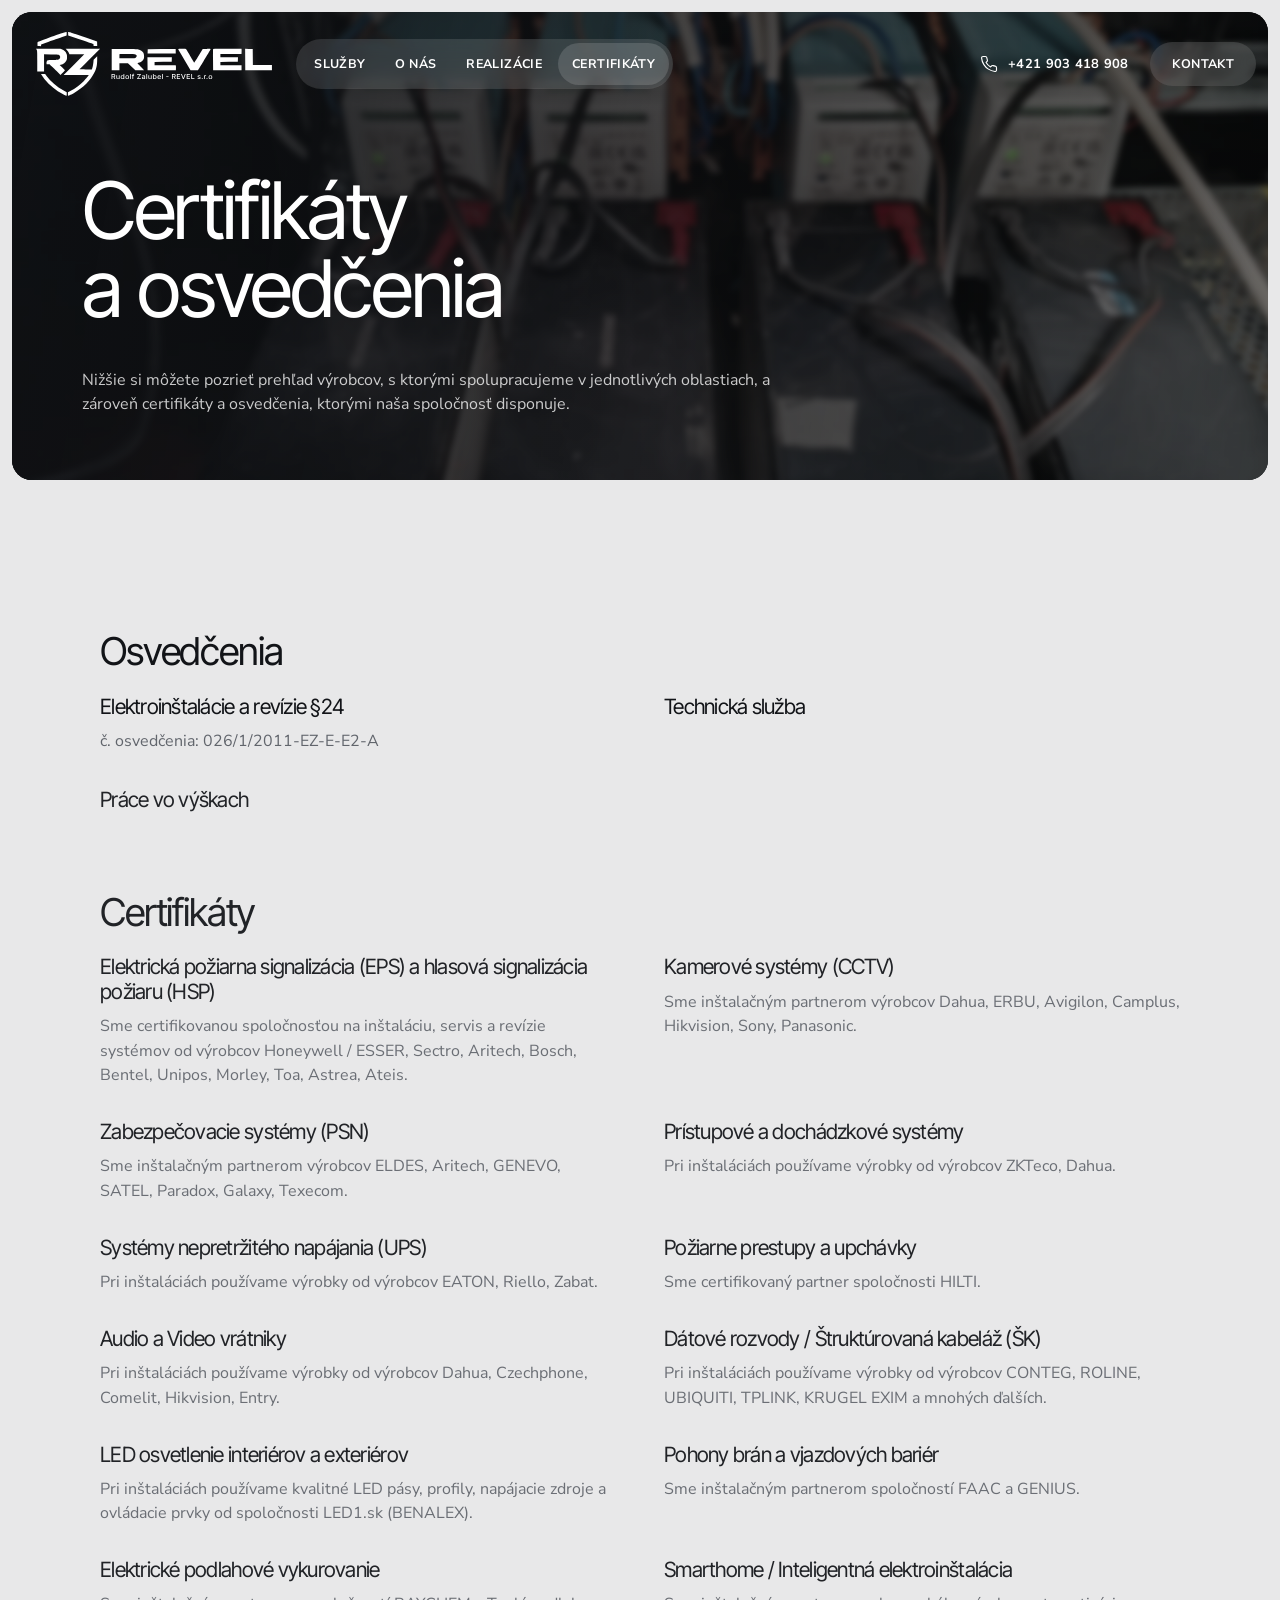
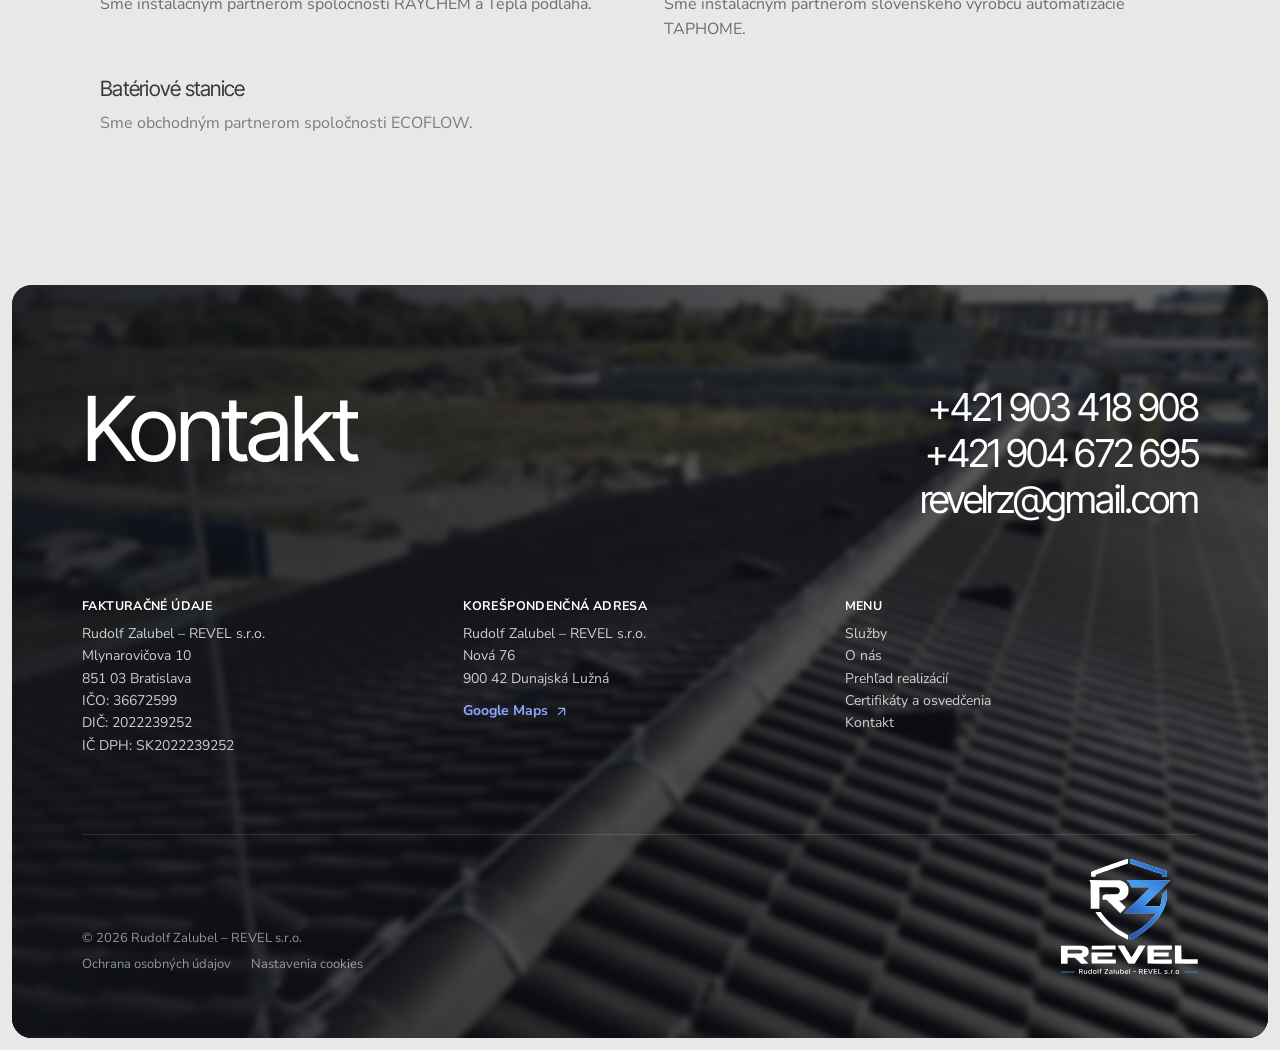
==== commit ba833f36: "Nové logo v hlavičke (s názvom firmy), farebné logo v pätičke" ====
--- a/certifikaty.html
+++ b/certifikaty.html
@@ -47,7 +47,7 @@
 
 <!-- ================= HLAVIČKA ================= -->
 <header class="header">
-  <a class="logo" href="index.html" aria-label="Rudolf Zalubel – REVEL s.r.o. – úvod"><img src="img/logo-white.svg" alt="" width="3652" height="1054"><span class="logo-name">Rudolf Zalubel – REVEL s.r.o.</span></a>
+  <a class="logo" href="index.html" aria-label="Rudolf Zalubel – REVEL s.r.o. – úvod"><img src="img/logo-header.svg" alt="" width="1177" height="319"></a>
   <nav class="nav" aria-label="Hlavná navigácia">
     <ul>
       <li><a href="sluzby.html">Služby</a></li>
@@ -213,7 +213,7 @@
             <button type="button" data-cookie-settings>Nastavenia cookies</button>
           </nav>
         </div>
-        <img class="logo-mark" src="img/logo-white.svg" width="3652" height="1054" alt="RZ REVEL" loading="lazy">
+        <img class="logo-mark" src="img/logo-footer.svg" width="539" height="454" alt="RZ REVEL – Rudolf Zalubel – REVEL s.r.o." loading="lazy">
       </div>
     </div>
   </footer>
--- a/css/style.css
+++ b/css/style.css
@@ -118,9 +118,8 @@
 }
 .header > * { pointer-events: auto; }
 .logo { display: inline-flex; flex-direction: column; align-items: flex-start; gap: 5px; padding: 8px 12px; border-radius: 14px; flex: none; color: #fff; transition: background .3s; }
-.logo img { display: block; height: 40px; width: auto; }
-.logo-name { font-size: 11px; font-weight: 600; letter-spacing: 0.02em; line-height: 1; white-space: nowrap; opacity: .92; }
-@media (min-width: 760px) { .logo img { height: 52px; } .logo-name { font-size: 13px; } }
+.logo img { display: block; height: 46px; width: auto; }
+@media (min-width: 760px) { .logo img { height: 64px; } }
 .header.is-solid .logo { background: var(--glass-strong); }
 .nav { display: none; }
 .nav ul { display: flex; gap: 2px; padding: 4px; border-radius: 999px; background: var(--glass); backdrop-filter: blur(14px); -webkit-backdrop-filter: blur(14px); transition: background .3s; }
@@ -196,7 +195,7 @@
 .hero-lead { display: grid; gap: 28px; }
 .hero-actions { display: flex; flex-wrap: wrap; gap: 10px; }
 @media (max-width: 559px) { .hero-lead { width: 100%; } .hero-actions .pill { flex: 1 1 auto; justify-content: center; } }
-.logo-mark { display: block; height: clamp(40px, 3.6vw, 52px); width: auto; }
+.logo-mark { display: block; height: clamp(96px, 9vw, 132px); width: auto; }
 
 .page-hero { min-height: 440px; display: flex; flex-direction: column; justify-content: flex-end; }
 .page-hero .hero-inner { padding-top: 160px; }
